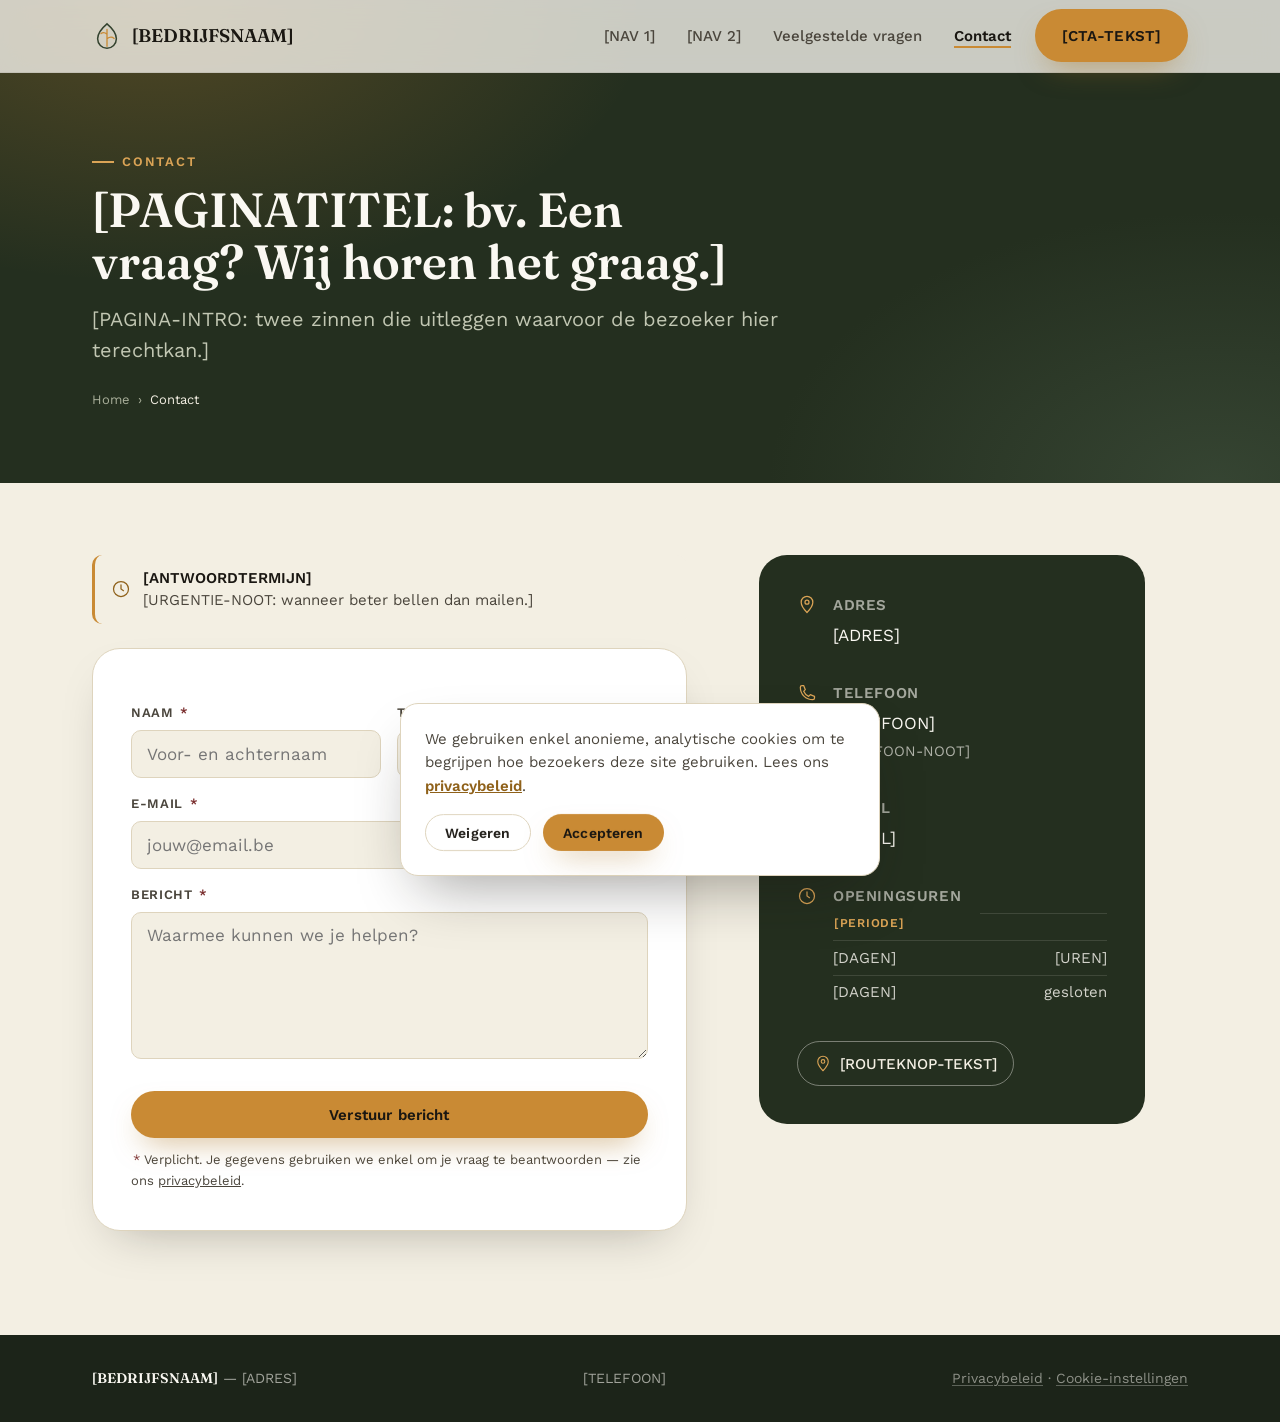
==== contact/index.html @ 32aae6ec "Initial commit" ====
<!--
  IDENTO WEBSITE STARTER — contactpagina
  Alles tussen vierkante haken vul je per klant in; de antwoorden komen uit
  de ingevulde PROJECT-BRIEF.md (blanco fiche: project-intake.md).
  Vervang https://[DOMEIN]/ door de echte URL zodra het domein gekend is.
-->
<!DOCTYPE html>
<html lang="nl">
<head>
  <meta charset="utf-8">
  <meta name="viewport" content="width=device-width, initial-scale=1">
  <title>Contact — [BEDRIJFSNAAM]</title>
  <meta name="description" content="Contacteer [BEDRIJFSNAAM]: telefoon, e-mail, adres, openingsuren en een contactformulier.">
  <meta name="robots" content="index, follow">
  <link rel="canonical" href="https://[DOMEIN]/contact/">
  <meta name="theme-color" content="#33422e">

  <!-- Open Graph -->
  <meta property="og:type" content="website">
  <meta property="og:site_name" content="[BEDRIJFSNAAM]">
  <meta property="og:locale" content="nl_BE">
  <meta property="og:title" content="Contact — [BEDRIJFSNAAM]">
  <meta property="og:description" content="Telefoon, e-mail, adres, openingsuren en een contactformulier voor [BEDRIJFSNAAM].">
  <meta property="og:url" content="https://[DOMEIN]/contact/">
  <meta property="og:image" content="https://[DOMEIN]/assets/img/og-image.jpg">
  <meta property="og:image:width" content="1200">
  <meta property="og:image:height" content="630">

  <!-- Twitter/X -->
  <meta name="twitter:card" content="summary_large_image">
  <meta name="twitter:title" content="Contact — [BEDRIJFSNAAM]">
  <meta name="twitter:description" content="Telefoon, e-mail, adres, openingsuren en een contactformulier voor [BEDRIJFSNAAM].">
  <meta name="twitter:image" content="https://[DOMEIN]/assets/img/og-image.jpg">

  <!-- Favicons -->
  <link rel="icon" href="../favicon.ico" sizes="any">
  <link rel="icon" href="../assets/img/favicon.svg" type="image/svg+xml">
  <link rel="apple-touch-icon" href="../assets/img/apple-touch-icon.png">
  <link rel="manifest" href="../site.webmanifest">

  <link rel="preconnect" href="https://fonts.googleapis.com">
  <link rel="preconnect" href="https://fonts.gstatic.com" crossorigin>
  <link rel="preload" as="style" href="https://fonts.googleapis.com/css2?family=Fraunces:opsz,wght@9..144,400;9..144,500;9..144,600;9..144,700&family=Work+Sans:wght@400;500;600;700&display=swap">
  <link href="https://fonts.googleapis.com/css2?family=Fraunces:opsz,wght@9..144,400;9..144,500;9..144,600;9..144,700&family=Work+Sans:wght@400;500;600;700&display=swap" rel="stylesheet" media="print" onload="this.media='all'">
  <noscript><link href="https://fonts.googleapis.com/css2?family=Fraunces:opsz,wght@9..144,400;9..144,500;9..144,600;9..144,700&family=Work+Sans:wght@400;500;600;700&display=swap" rel="stylesheet"></noscript>

  <!-- Volgorde is belangrijk: brand → layout → components → pagina -->
  <link rel="stylesheet" href="../assets/css/brand.css">
  <link rel="stylesheet" href="../assets/css/layout.css">
  <link rel="stylesheet" href="../assets/css/components.css">
  <link rel="stylesheet" href="../assets/css/pages/contact.css">

  <script type="application/ld+json">
  {
    "@context": "https://schema.org",
    "@type": "LocalBusiness",
    "@id": "https://[DOMEIN]/#bedrijf",
    "name": "[BEDRIJFSNAAM]",
    "image": ["https://[DOMEIN]/assets/img/og-image.jpg"],
    "url": "https://[DOMEIN]/",
    "telephone": "[TELEFOON-E164]",
    "email": "[EMAIL]",
    "priceRange": "[PRIJSKLASSE]",
    "address": {
      "@type": "PostalAddress",
      "streetAddress": "[STRAAT EN NUMMER]",
      "postalCode": "[POSTCODE]",
      "addressLocality": "[GEMEENTE]",
      "addressCountry": "BE"
    },
    "geo": { "@type": "GeoCoordinates", "latitude": 0.0, "longitude": 0.0 }
  }
  </script>
  <script type="application/ld+json">
  {
    "@context": "https://schema.org",
    "@type": "BreadcrumbList",
    "itemListElement": [
      { "@type": "ListItem", "position": 1, "name": "Home", "item": "https://[DOMEIN]/" },
      { "@type": "ListItem", "position": 2, "name": "Contact", "item": "https://[DOMEIN]/contact/" }
    ]
  }
  </script>
</head>
<body class="contact-page">

<a class="skip-link" href="#main-content">Ga naar inhoud</a>

<div class="progress-bar" aria-hidden="true"><div class="progress-bar-fill" id="progressFill"></div></div>

<nav class="nav" aria-label="Hoofdnavigatie">
  <div class="wrap nav-inner">
    <a href="../" class="brand-mark">
      <svg width="30" height="30" viewBox="0 0 32 32" fill="none" aria-hidden="true">
        <path d="M16 3C10 8 6 13.5 6 19a10 10 0 0 0 20 0c0-5.5-4-11-10-16Z" stroke="#33422e" stroke-width="1.6"/>
        <path d="M16 9v18M16 14c-2.4-2-4.6-2-6.4-.6M16 19c2.8-2.2 5.4-2.2 7.6-.4" stroke="#c98a34" stroke-width="1.4" stroke-linecap="round"/>
      </svg>
      [BEDRIJFSNAAM]
    </a>
    <div class="nav-cta">
      <div class="nav-links-list">
        <a href="../#diensten">[NAV 1]</a>
        <a href="../#ervaringen">[NAV 2]</a>
        <a href="../#faq">Veelgestelde vragen</a>
        <a href="./" aria-current="page">Contact</a>
      </div>
      <a href="../#contact-formulier" class="btn btn-primary nav-pulse-btn">[CTA-TEKST]</a>
    </div>
  </div>
</nav>

<header class="page-header">
  <div class="wrap">
    <span class="eyebrow">Contact</span>
    <h1>[PAGINATITEL: bv. Een vraag? Wij horen het graag.]</h1>
    <p>[PAGINA-INTRO: twee zinnen die uitleggen waarvoor de bezoeker hier terechtkan.]</p>
    <nav class="breadcrumb" aria-label="Kruimelpad">
      <a href="../">Home</a>
      <span aria-hidden="true">›</span>
      <span aria-current="page">Contact</span>
    </nav>
  </div>
</header>

<main id="main-content">
  <section class="section section-first" id="bericht">
    <div class="wrap">
      <div class="contact-grid">

        <div>
          <div class="reply-note">
            <svg width="20" height="20" viewBox="0 0 24 24" fill="none" aria-hidden="true"><path d="M12 7v5l3 2" stroke="currentColor" stroke-width="1.5" stroke-linecap="round"/><circle cx="12" cy="12" r="9" stroke="currentColor" stroke-width="1.5"/></svg>
            <span><strong>[ANTWOORDTERMIJN]</strong> <br>[URGENTIE-NOOT: wanneer beter bellen dan mailen.]</span>
          </div>

          <form class="form-card reveal" id="contactForm" data-ajax-form method="post" action="mailto:[EMAIL]" enctype="text/plain">
            <div class="form-row">
              <div class="field">
                <label for="naam">Naam <span class="field-req" aria-hidden="true">*</span></label>
                <input type="text" id="naam" name="naam" aria-describedby="naam-error" placeholder="Voor- en achternaam" autocomplete="name" required>
                <span class="field-error" id="naam-error"></span>
              </div>
              <div class="field">
                <label for="telefoon">Telefoonnummer</label>
                <input type="tel" id="telefoon" name="telefoon" aria-describedby="telefoon-error" placeholder="04XX XX XX XX" autocomplete="tel" inputmode="tel">
                <span class="field-error" id="telefoon-error"></span>
              </div>
            </div>

            <div class="field">
              <label for="email">E-mail <span class="field-req" aria-hidden="true">*</span></label>
              <input type="email" id="email" name="email" aria-describedby="email-error" placeholder="jouw@email.be" autocomplete="email" inputmode="email" required>
              <span class="field-error" id="email-error"></span>
            </div>

            <div class="field">
              <label for="bericht">Bericht <span class="field-req" aria-hidden="true">*</span></label>
              <textarea id="bericht" name="bericht" aria-describedby="bericht-error" rows="6" placeholder="Waarmee kunnen we je helpen?" required></textarea>
              <span class="field-error" id="bericht-error"></span>
            </div>

            <!-- Honeypot tegen spambots. Laat leeg — mensen zien dit veld niet. -->
            <div class="field-trap" aria-hidden="true">
              <label for="website">Website</label>
              <input type="text" id="website" name="website" tabindex="-1" autocomplete="off">
            </div>

            <button type="submit" class="btn btn-primary">Verstuur bericht</button>
            <p class="form-hint"><span class="field-req" aria-hidden="true">*</span> Verplicht. Je gegevens gebruiken we enkel om je vraag te beantwoorden — zie ons <a href="../privacy/">privacybeleid</a>.</p>

            <div class="form-status" id="formStatus" aria-live="polite"></div>

            <noscript>
              <p class="form-status is-visible is-error">
                JavaScript staat uit. Versturen opent dan rechtstreeks je mailprogramma, zonder
                controle op tikfouten — en sommige browsers blokkeren dat. Lukt het niet, mail ons
                dan op <a href="mailto:[EMAIL]">[EMAIL]</a>
                of bel <a href="tel:[TELEFOON-E164]">[TELEFOON]</a>.
              </p>
            </noscript>
          </form>
        </div>

        <div class="info-card reveal">
          <div class="info-row">
            <svg width="20" height="20" viewBox="0 0 24 24" fill="none" aria-hidden="true"><path d="M12 21s7-7.4 7-12.4A7 7 0 0 0 5 8.6C5 13.6 12 21 12 21Z" stroke="currentColor" stroke-width="1.5" stroke-linejoin="round"/><circle cx="12" cy="8.6" r="2.4" stroke="currentColor" stroke-width="1.5"/></svg>
            <div>
              <h4>Adres</h4>
              <p>[ADRES]</p>
            </div>
          </div>
          <div class="info-row">
            <svg width="20" height="20" viewBox="0 0 24 24" fill="none" aria-hidden="true"><path d="M4 5c0-1 1-2 2-2h2l2 5-2 2c1 2.5 3.5 5 6 6l2-2 5 2v2c0 1-1 2-2 2C10.5 20 4 13.5 4 5Z" stroke="currentColor" stroke-width="1.5" stroke-linejoin="round"/></svg>
            <div>
              <h4>Telefoon</h4>
              <p><a href="tel:[TELEFOON-E164]">[TELEFOON]</a><br><span style="opacity:.65; font-size:.85em;">[TELEFOON-NOOT]</span></p>
            </div>
          </div>
          <div class="info-row">
            <svg width="20" height="20" viewBox="0 0 24 24" fill="none" aria-hidden="true"><path d="M3 6h18v12H3V6Z" stroke="currentColor" stroke-width="1.5"/><path d="m3 7 9 6 9-6" stroke="currentColor" stroke-width="1.5" stroke-linejoin="round"/></svg>
            <div>
              <h4>E-mail</h4>
              <p><a href="mailto:[EMAIL]">[EMAIL]</a></p>
            </div>
          </div>
          <div class="info-row" style="align-items:flex-start;">
            <svg width="20" height="20" viewBox="0 0 24 24" fill="none" aria-hidden="true"><path d="M12 7v5l3 2" stroke="currentColor" stroke-width="1.5" stroke-linecap="round"/><circle cx="12" cy="12" r="9" stroke="currentColor" stroke-width="1.5"/></svg>
            <div style="width:100%;">
              <h4>Openingsuren</h4>
              <!-- [OPENINGSUREN] — één tr per dag of dagbereik. Werkt de
                   klant met seizoenen, gebruik dan een th-rij als kop. -->
              <table class="hours-table">
                <tr><th>[PERIODE]</th><td></td></tr>
                <tr><td>[DAGEN]</td><td>[UREN]</td></tr>
                <tr><td>[DAGEN]</td><td>gesloten</td></tr>
              </table>
            </div>
          </div>

          <a class="route-link" href="https://www.google.com/maps/dir/?api=1&amp;destination=[ADRES-URL-ENCODED]" target="_blank" rel="noopener">
            <svg width="18" height="18" viewBox="0 0 24 24" fill="none" aria-hidden="true"><path d="M12 21s7-7.4 7-12.4A7 7 0 0 0 5 8.6C5 13.6 12 21 12 21Z" stroke="currentColor" stroke-width="1.5" stroke-linejoin="round"/><circle cx="12" cy="8.6" r="2.4" stroke="currentColor" stroke-width="1.5"/></svg>
            [ROUTEKNOP-TEKST]
          </a>
        </div>

      </div>
    </div>
  </section>
</main>

<footer>
  <div class="wrap footer-inner">
    <span><strong>[BEDRIJFSNAAM]</strong> — [ADRES]</span>
    <span>[TELEFOON]</span>
    <span class="footer-legal"><a href="../privacy/">Privacybeleid</a> · <a href="#" data-cookie-settings>Cookie-instellingen</a></span>
  </div>
</footer>

<script src="../assets/js/cookie-consent.js" data-privacy-url="../privacy/" defer></script>
<script src="../assets/js/analytics.js" defer></script>
<script src="../assets/js/site.js" defer></script>
<script src="../assets/js/contact-form.js" defer></script>
</body>
</html>
---- assets/css/brand.css ----
/* ==========================================================================
   brand.css — de merkbasis van de site
   Enige plek waar kleuren, fonts, spacing en radii gedefinieerd worden.
   Wijzig hier en de hele site volgt. Bevat GEEN component- of paginastijlen.

   ── PER KLANT AAN TE PASSEN ──────────────────────────────────────────────
   Het kleurenpalet hieronder wordt per klant aangepast op basis van
   sectie 6 van PROJECT-BRIEF.md (huisstijl: kleuren, logo, fonts, tone of
   voice). De tokens die er nu staan zijn een NEUTRAAL STARTPUNT — een
   warm, aards palet dat op zichzelf voor niemand specifiek is. Laat ze
   staan tot je de huisstijl van de klant hebt.

   Werkwijze:
   1. Vervang de hex-waarden in "Palette" door die van de klant. Houd de
      tokennamen (--moss-800, --gold-500...) ongewijzigd, of hernoem ze
      overal consequent — ze worden door de andere CSS-bestanden gebruikt.
   2. De semantische tokens eronder (--bg, --text, --accent, --brand...)
      wijzen naar het palet. Meestal hoef je daar niets te veranderen:
      pas het palet aan en de hele site volgt.
   3. Fonts: --font-display en --font-body. Wijzig je die, pas dan ook de
      Google Fonts-link in de head van elke HTML-pagina aan.
   4. Controleer het contrast na het wisselen (minimaal 4.5:1 voor
      lopende tekst) — een donker merkkleur op een lichte achtergrond
      gaat meestal goed, de omgekeerde combinatie zelden.
   ========================================================================== */

:root {
  color-scheme: light;

  /* — Palette — */
  --moss-950: #1c2419;
  --moss-900: #242f1f;
  --moss-800: #33422e;
  --moss-700: #445642;
  --gold-600: #a8721f;
  --gold-500: #c98a34;
  --gold-400: #dba456;
  --wine-700: #5f2424;
  --wine-600: #7a2e2e;
  --linen-50:  #faf8f2;
  --linen-100: #f3efe3;
  --linen-200: #eae3d3;
  --linen-300: #ded4bd;
  --sage-400: #a9af9a;
  --sage-300: #c2c7b3;
  --ink-900: #1a1712;
  --ink-800: #221f1a;
  --ink-600: #4a453c;
  --ink-400: #79746a;

  --bg: var(--linen-100);
  --surface: var(--linen-50);
  --surface-subtle: var(--linen-200);
  --surface-raised: #ffffff;
  --text: var(--ink-800);
  --text-muted: var(--ink-600);
  --border: var(--linen-300);
  --accent: var(--gold-500);
  /* Iets dieper dan --gold-600: op de lichte achtergronden (linen/wit) waar
     dit voor kleine tekst en links gebruikt wordt, haalt --gold-600 zelf maar
     3.6:1 contrast — net onder de WCAG AA-norm (4.5:1) voor gewone tekst.
     Deze tint haalt overal ≥4.5:1, zonder merkbaar minder "goud" te ogen. */
  --accent-ink: #8f611a;
  --brand: var(--moss-800);

  /* — Rollen op een donkere ondergrond (header/footer/page-header/info-card) —
     Hieronder verandert normaal NIETS per klant: je past enkel het palet
     hierboven aan, en deze rollen volgen automatisch mee. — */
  --inverse-bg: var(--moss-900);
  --inverse-bg-strong: var(--moss-950);
  --inverse-text: var(--linen-50);
  --inverse-text-emphasis: var(--linen-100);
  --inverse-text-muted: var(--sage-300);
  --inverse-text-soft: var(--sage-400);
  --inverse-text-dim: rgba(250, 248, 242, 0.6);
  --inverse-text-bright: rgba(250, 248, 242, 0.82);
  --accent-inverse: var(--gold-400);

  /* — Extra tekst-/decoratierol op een lichte ondergrond — */
  --text-strong: var(--ink-900);
  --muted-accent: var(--sage-400);

  /* — Status (formulier- en meldingsfeedback) — */
  --success: var(--moss-700);
  --success-strong: var(--moss-900);
  --success-veil: rgba(51, 66, 46, 0.08);
  --danger: var(--wine-600);
  --danger-strong: var(--wine-700);
  --danger-veil: rgba(122, 46, 46, 0.07);
  --danger-veil-soft: rgba(122, 46, 46, 0.05);
  --danger-ring: rgba(122, 46, 46, 0.35);

  /* — Doorschijnende laagjes op de --inverse-bg (nav-blur, randjes, hover) — */
  --inverse-veil-nav: rgba(250, 248, 242, 0.78);
  --inverse-border-soft: rgba(250, 248, 242, 0.4);
  --inverse-underline: rgba(250, 248, 242, 0.35);
  --inverse-hover: rgba(250, 248, 242, 0.1);
  --inverse-hairline: rgba(250, 248, 242, 0.12);
  --hairline: rgba(30, 27, 20, 0.08);

  /* — Decoratieve gloed/schaduw rond de accentkleur (CTA-knop, hero) — */
  --accent-veil: rgba(201, 138, 52, 0.28);
  --accent-veil-strong: rgba(201, 138, 52, 0.5);
  --accent-shadow: rgba(169, 114, 31, 0.55);
  --accent-shadow-strong: rgba(169, 114, 31, 0.6);
  --accent-ring: rgba(169, 114, 31, 0.35);
  --brand-veil: rgba(68, 86, 66, 0.55);
  --sheen: rgba(255, 255, 255, 0.6);

  /* — Type scale — */
  --font-display: "Fraunces", "Iowan Old Style", Georgia, serif;
  --font-body: "Work Sans", "Segoe UI", system-ui, sans-serif;

  --fs-eyebrow: 0.8125rem;
  --fs-small: 0.9375rem;
  --fs-body: 1.0625rem;
  --fs-lead: 1.25rem;
  --fs-h3: clamp(1.375rem, 1.1rem + 1.1vw, 1.75rem);
  --fs-h2: clamp(2rem, 1.5rem + 2.2vw, 3rem);
  --fs-h1: clamp(2.75rem, 1.9rem + 3.8vw, 4.75rem);

  /* — Spacing scale — */
  --sp-1: 0.25rem;
  --sp-2: 0.5rem;
  --sp-3: 0.75rem;
  --sp-4: 1rem;
  --sp-5: 1.5rem;
  --sp-6: 2rem;
  --sp-7: 3rem;
  --sp-8: 4.5rem;
  --sp-9: 6.5rem;
  --sp-10: 9rem;

  --radius-sm: 10px;
  --radius-md: 18px;
  --radius-lg: 28px;
  --shadow-soft: 0 20px 50px -25px rgba(26, 23, 18, 0.35);
  --shadow-lift: 0 28px 60px -20px rgba(26, 23, 18, 0.4);
  --ease: cubic-bezier(0.16, 1, 0.3, 1);
}

*, *::before, *::after { box-sizing: border-box; }
html {
  scroll-behavior: smooth;
}
body {
  margin: 0;
  background: var(--bg);
  color: var(--text);
  font-family: var(--font-body);
  font-size: var(--fs-body);
  line-height: 1.6;
  -webkit-font-smoothing: antialiased;
}
img { max-width: 100%; display: block; }
a { color: inherit; }
h1, h2, h3 {
  font-family: var(--font-display);
  color: var(--ink-900);
  margin: 0;
  text-wrap: balance;
  font-weight: 600;
}
p { margin: 0; }
ul { margin: 0; padding: 0; list-style: none; }
section { scroll-margin-top: 5.5rem; }
---- assets/css/layout.css ----
/* ==========================================================================
   layout.css — site-chrome & structuur die op ELKE pagina hetzelfde is:
   container, nav, footer, sectie-ritme, scroll-progressbar, reveal-animatie.
   ========================================================================== */

/* — Skip link (toetsenbord/screenreader): onzichtbaar tot het focus krijgt — */
.skip-link {
  position: absolute;
  top: -3rem;
  left: var(--sp-4);
  z-index: 100;
  background: var(--inverse-bg-strong);
  color: var(--inverse-text);
  padding: 0.7rem 1.2rem;
  border-radius: var(--radius-sm);
  font-size: var(--fs-small);
  font-weight: 600;
  text-decoration: none;
  transition: top 0.2s var(--ease);
}
.skip-link:focus {
  top: var(--sp-4);
}


/* — Container — */
.wrap {
  width: 100%;
  max-width: 1160px;
  margin-inline: auto;
  padding-inline: var(--sp-6);
}
@media (max-width: 640px) {
  .wrap { padding-inline: var(--sp-5); }
}


/* — Section scaffolding — */
.section { padding-block: var(--sp-9); }
.section-head {
  display: flex;
  flex-direction: column;
  gap: var(--sp-4);
  max-width: 640px;
  margin-bottom: var(--sp-8);
}
.section-head h2 { font-size: var(--fs-h2); line-height: 1.08; }
.section-head p { color: var(--text-muted); font-size: var(--fs-lead); line-height: 1.55; }
.section-alt { background: var(--surface); }


/* — Page header — compacte kop voor subpagina's (geen volledige hero).
   Gebruik op elke pagina behalve de homepage. — */
.page-header {
  position: relative;
  padding-top: calc(4.5rem + var(--sp-8));
  padding-bottom: var(--sp-8);
  background: var(--inverse-bg);
  color: var(--inverse-text);
  overflow: hidden;
}
.page-header::after {
  content: "";
  position: absolute;
  inset: 0;
  background:
    radial-gradient(60% 90% at 12% 0%, var(--accent-veil), transparent 65%),
    radial-gradient(50% 80% at 95% 100%, var(--brand-veil), transparent 70%);
  pointer-events: none;
}
.page-header > .wrap { position: relative; z-index: 1; }
.page-header .eyebrow { color: var(--accent-inverse); }
.page-header .eyebrow::before { background: var(--accent-inverse); }
.page-header h1 {
  margin-top: var(--sp-3);
  color: var(--inverse-text);
  font-size: var(--fs-h2);
  line-height: 1.08;
  max-width: 22ch;
}
.page-header p {
  margin-top: var(--sp-4);
  max-width: 58ch;
  color: var(--inverse-text-muted);
  font-size: var(--fs-lead);
  line-height: 1.55;
}

/* — Breadcrumb — */
.breadcrumb {
  display: flex;
  align-items: center;
  gap: var(--sp-2);
  margin-top: var(--sp-5);
  font-size: var(--fs-eyebrow);
  color: var(--inverse-text-soft);
}
.breadcrumb a { text-decoration: none; transition: color 0.2s ease; }
.breadcrumb a:hover { color: var(--accent-inverse); }
.breadcrumb span[aria-current] { color: var(--inverse-text-emphasis); }


/* — Nav — */
.nav {
  position: fixed;
  top: 0; left: 0; right: 0;
  z-index: 50;
  background: var(--inverse-veil-nav);
  backdrop-filter: blur(14px) saturate(140%);
  -webkit-backdrop-filter: blur(14px) saturate(140%);
  border-bottom: 1px solid var(--hairline);
}
.nav-inner {
  display: flex;
  align-items: center;
  justify-content: space-between;
  height: 4.5rem;
}
.brand-mark {
  display: flex;
  align-items: center;
  gap: 0.6rem;
  text-decoration: none;
  font-family: var(--font-display);
  font-weight: 600;
  font-size: 1.15rem;
  color: var(--text-strong);
}
.brand-mark svg { flex-shrink: 0; }
.nav-links {
  display: flex;
  align-items: center;
  gap: var(--sp-6);
}
.nav-links-list a:not(.btn) {
  text-decoration: none;
  font-size: 0.9375rem;
  font-weight: 500;
  color: var(--text-muted);
  transition: color 0.2s ease;
}
.nav-links-list a:not(.btn):hover { color: var(--accent-ink); }
/* Actieve pagina in de nav — */
.nav-links-list a[aria-current="page"] {
  color: var(--text-strong);
  font-weight: 600;
  box-shadow: inset 0 -2px 0 var(--accent);
}
.nav-cta { display: flex; align-items: center; gap: var(--sp-5); }
.nav-links-list { display: flex; gap: var(--sp-6); }
@media (max-width: 760px) {
  .nav-links-list { display: none; }
}
@media (max-width: 420px) {
  .brand-mark { font-size: 1rem; gap: 0.4rem; }
  .brand-mark svg { width: 24px; height: 24px; }
  .nav .btn-primary { padding: 0.7rem 1.1rem; font-size: 0.875rem; }
}


/* — Footer — */
footer {
  background: var(--inverse-bg-strong);
  color: var(--inverse-text-dim);
  padding-block: var(--sp-6);
}
.footer-inner {
  display: flex;
  flex-wrap: wrap;
  justify-content: space-between;
  gap: var(--sp-3) var(--sp-6);
  font-size: 0.875rem;
}
.footer-inner strong { color: var(--inverse-text); font-family: var(--font-display); font-weight: 600; }
.footer-legal { opacity: 0.85; }
.footer-legal a {
  color: inherit;
  text-decoration: underline;
  text-decoration-color: var(--inverse-underline);
  text-underline-offset: 2px;
}
.footer-legal a:hover { text-decoration-color: var(--accent-inverse); }


/* — Progress bar — */
.progress-bar {
  position: fixed;
  top: 0; left: 0; right: 0;
  height: 3px;
  z-index: 60;
  pointer-events: none;
}
.progress-bar-fill {
  height: 100%;
  width: 100%;
  transform: scaleX(0);
  transform-origin: left center;
  background: linear-gradient(90deg, var(--accent), var(--danger));
  will-change: transform;
}
html.js .progress-bar-fill { transition: transform 0.12s linear; }


/* — Reveal-on-scroll (progressive enhancement) — */
/* Content stays fully opaque/readable at all times, with or without JS;
   only a gentle upward settle is deferred to the scroll trigger, so a
   stalled script or a screenshot taken before scrolling never hides text. */
.reveal { opacity: 1; transform: none; }
html.js .reveal {
  transform: translateY(16px);
  transition: transform 0.7s var(--ease);
}
html.js .reveal.is-visible { transform: none; }


/* — Motion policy: globale onderdelen — */
@media (prefers-reduced-motion: reduce) {
  html { scroll-behavior: auto; }
  html.js .reveal { transition: none; opacity: 1; transform: none; }
  .progress-bar-fill { transition: none; }
}
---- assets/css/components.css ----
/* ==========================================================================
   components.css — herbruikbare UI-onderdelen. Bruikbaar op elke pagina:
   eyebrow, buttons, quote-cards, formulier + infokaart, openingsuren, FAQ.
   ========================================================================== */

/* — Eyebrow — */
.eyebrow {
  display: inline-flex;
  align-items: center;
  gap: var(--sp-2);
  font-family: var(--font-body);
  font-size: var(--fs-eyebrow);
  font-weight: 600;
  letter-spacing: 0.14em;
  text-transform: uppercase;
  color: var(--accent-ink);
}
.eyebrow::before {
  content: "";
  width: 22px;
  height: 2px;
  background: var(--accent);
  display: inline-block;
}

/* — Buttons — */
.btn {
  display: inline-flex;
  align-items: center;
  justify-content: center;
  gap: var(--sp-2);
  font-family: var(--font-body);
  font-weight: 600;
  font-size: 0.9375rem;
  letter-spacing: 0.01em;
  padding: 0.85rem 1.6rem;
  border-radius: 999px;
  border: 1px solid transparent;
  cursor: pointer;
  text-decoration: none;
  transition: transform 0.35s var(--ease), box-shadow 0.35s var(--ease), background 0.25s ease;
  will-change: transform;
}
.btn-primary {
  background: var(--accent);
  color: var(--text-strong);
  box-shadow: 0 14px 30px -12px var(--accent-shadow);
}
.btn-primary:hover { transform: translateY(-3px); box-shadow: 0 20px 38px -14px var(--accent-shadow-strong); }
.btn-ghost {
  background: transparent;
  border-color: var(--inverse-border-soft);
  color: var(--inverse-text);
}
.btn-ghost:hover { transform: translateY(-3px); background: var(--inverse-hover); }
.btn-outline {
  background: transparent;
  border-color: var(--border);
  color: var(--text);
}
.btn-outline:hover { transform: translateY(-3px); border-color: var(--accent-ink); background: var(--surface); }


/* — Nav CTA: calm pulse + shine sweep on primary buttons — */
.nav-pulse-btn { position: relative; }
.nav-pulse-btn::before {
  content: "";
  position: absolute;
  inset: -7px;
  border-radius: 999px;
  background: radial-gradient(circle, var(--accent-veil-strong), transparent 72%);
  opacity: 0.4;
  transform: scale(0.9);
  z-index: -1;
  animation: btn-breathe 3.4s ease-in-out infinite;
}
@keyframes btn-breathe {
  0%, 100% { opacity: 0.32; transform: scale(0.88); }
  50% { opacity: 0.75; transform: scale(1.14); }
}
.btn-primary { position: relative; overflow: hidden; }
.btn-primary::after {
  content: "";
  position: absolute;
  top: 0; left: 0;
  width: 40%; height: 100%;
  background: linear-gradient(115deg, transparent, var(--sheen), transparent);
  transform: translateX(-260%) skewX(-12deg);
  opacity: 0;
  transition: transform 0.75s var(--ease), opacity 0.3s ease;
}
.btn-primary:hover::after, .btn-primary:focus-visible::after {
  transform: translateX(340%) skewX(-12deg);
  opacity: 1;
}



/* — Testimonials — */
.quote-row {
  display: grid;
  grid-template-columns: repeat(2, 1fr);
  gap: var(--sp-6);
}
@media (max-width: 760px) {
  .quote-row { grid-template-columns: 1fr; }
}
.quote-card {
  background: var(--surface-raised);
  border: 1px solid var(--border);
  border-radius: var(--radius-md);
  padding: var(--sp-6);
  display: flex;
  flex-direction: column;
  gap: var(--sp-4);
  transition: transform 0.4s var(--ease), box-shadow 0.4s var(--ease);
}
.quote-card:hover { transform: translateY(-5px); box-shadow: var(--shadow-soft); }
.stars { display: flex; gap: 0.2rem; color: var(--accent); }
.quote-card p.quote-text {
  font-family: var(--font-display);
  font-size: 1.25rem;
  line-height: 1.5;
  color: var(--text-strong);
  font-weight: 500;
}
.quote-attr {
  display: flex;
  align-items: center;
  gap: var(--sp-3);
  font-size: var(--fs-small);
  color: var(--text-muted);
}
.quote-attr .dot { width: 5px; height: 5px; border-radius: 50%; background: var(--muted-accent); }


/* — Contact — */
.contact-grid {
  display: grid;
  grid-template-columns: 1.1fr 0.9fr;
  gap: var(--sp-8);
  align-items: start;
}
@media (max-width: 900px) {
  .contact-grid { grid-template-columns: 1fr; }
}
.form-card {
  background: var(--surface-raised);
  border: 1px solid var(--border);
  border-radius: var(--radius-lg);
  padding: clamp(1.5rem, 1.1rem + 1.6vw, var(--sp-7));
  box-shadow: var(--shadow-soft);
}
.form-row { display: grid; grid-template-columns: 1fr 1fr; gap: var(--sp-4); }
@media (max-width: 520px) { .form-row { grid-template-columns: 1fr; } }
.field { display: flex; flex-direction: column; gap: 0.4rem; margin-top: var(--sp-4); }
.field label {
  font-size: var(--fs-eyebrow);
  font-weight: 600;
  letter-spacing: 0.05em;
  text-transform: uppercase;
  color: var(--text-muted);
}
.field input, .field textarea {
  font-family: var(--font-body);
  font-size: var(--fs-body);
  color: var(--text-strong);
  background: var(--bg);
  border: 1px solid var(--border);
  border-radius: var(--radius-sm);
  padding: 0.8rem 0.95rem;
  resize: vertical;
  transition: border-color 0.2s ease, background 0.2s ease;
}
.field input:focus, .field textarea:focus {
  outline: 3px solid var(--accent-ring);
  outline-offset: 1px;
  border-color: var(--accent-ink);
  background: var(--surface-raised);
}
.form-card .btn-primary { margin-top: var(--sp-6); width: 100%; }
.form-hint { margin-top: var(--sp-3); font-size: 0.8125rem; color: var(--text-muted); }

.info-card {
  background: var(--inverse-bg);
  color: var(--inverse-text);
  border-radius: var(--radius-lg);
  padding: clamp(1.5rem, 1.1rem + 1.6vw, var(--sp-7));
  display: flex;
  flex-direction: column;
  gap: var(--sp-6);
}
.info-row { display: flex; gap: var(--sp-4); align-items: flex-start; }
.info-row svg { flex-shrink: 0; margin-top: 0.15rem; color: var(--accent-inverse); }
.info-row h4 {
  font-family: var(--font-body);
  font-size: var(--fs-small);
  font-weight: 600;
  letter-spacing: 0.04em;
  text-transform: uppercase;
  color: var(--inverse-text-dim);
  margin: 0 0 0.3rem;
}
.info-row a { text-decoration: none; }
.info-row a:hover { color: var(--accent-inverse); }
.hours-table { width: 100%; border-collapse: collapse; font-size: var(--fs-small); }
.hours-table th {
  text-align: left;
  font-weight: 600;
  color: var(--accent-inverse);
  padding-bottom: 0.4rem;
  font-size: 0.75rem;
  letter-spacing: 0.06em;
  text-transform: uppercase;
}
.hours-table td {
  padding: 0.3rem 0;
  color: var(--inverse-text-bright);
  border-top: 1px solid var(--inverse-hairline);
}
.hours-table td:last-child { text-align: right; font-variant-numeric: tabular-nums; }


/* — FAQ — */
.faq-list { display: flex; flex-direction: column; gap: var(--sp-3); max-width: 760px; }
.faq-item {
  background: var(--surface-raised);
  border: 1px solid var(--border);
  border-radius: var(--radius-md);
  padding: var(--sp-5);
}
.faq-item summary {
  display: flex;
  align-items: center;
  justify-content: space-between;
  gap: var(--sp-4);
  cursor: pointer;
  list-style: none;
  font-family: var(--font-display);
  font-size: 1.0625rem;
  font-weight: 600;
  color: var(--text-strong);
}
.faq-item summary::-webkit-details-marker { display: none; }
.faq-item summary .faq-chevron { flex-shrink: 0; transition: transform 0.35s var(--ease); color: var(--accent-ink); }
.faq-item[open] summary .faq-chevron { transform: rotate(135deg); }
.faq-item p { margin-top: var(--sp-3); color: var(--text-muted); font-size: var(--fs-small); line-height: 1.6; }


/* — Formulier: verplicht-markering, validatie en statusmelding — */
.field-req { color: var(--danger); margin-left: 0.15em; }

.field-error {
  display: none;
  font-size: 0.8125rem;
  font-weight: 500;
  color: var(--danger-strong);
}
.field.has-error .field-error { display: block; }
.field.has-error input,
.field.has-error textarea {
  border-color: var(--danger);
  background: var(--danger-veil-soft);
}
.field.has-error input:focus,
.field.has-error textarea:focus {
  outline-color: var(--danger-ring);
  border-color: var(--danger-strong);
}

.form-status {
  display: none;
  margin-top: var(--sp-5);
  padding: var(--sp-4) var(--sp-5);
  border-radius: var(--radius-sm);
  border: 1px solid transparent;
  font-size: var(--fs-small);
  line-height: 1.55;
}
.form-status.is-visible { display: block; }
.form-status.is-success {
  background: var(--success-veil);
  border-color: var(--success);
  color: var(--success-strong);
}
.form-status.is-error {
  background: var(--danger-veil);
  border-color: var(--danger);
  color: var(--danger-strong);
}
.form-status a { font-weight: 600; }

/* Honeypot: onzichtbaar voor mensen, wel invulbaar voor bots. */
.field-trap {
  position: absolute;
  width: 1px; height: 1px;
  padding: 0; margin: -1px;
  overflow: hidden;
  clip: rect(0 0 0 0);
  white-space: nowrap;
  border: 0;
}

.btn[aria-busy="true"] { opacity: 0.65; pointer-events: none; }


/* — Cookiebanner — */
.cookie-banner {
  position: fixed;
  left: var(--sp-5);
  right: var(--sp-5);
  bottom: var(--sp-5);
  z-index: 90;
  max-width: 480px;
  margin-inline: auto;
  background: var(--surface-raised);
  border: 1px solid var(--border);
  border-radius: var(--radius-md);
  padding: var(--sp-5);
  box-shadow: var(--shadow-lift);
  transform: translateY(140%);
  transition: transform 0.5s var(--ease);
}
.cookie-banner.is-visible { transform: translateY(0); }
.cookie-banner p {
  font-size: var(--fs-small);
  color: var(--text-muted);
  line-height: 1.55;
}
.cookie-banner p a { color: var(--accent-ink); font-weight: 600; }
.cookie-actions {
  margin-top: var(--sp-4);
  display: flex;
  gap: var(--sp-3);
  flex-wrap: wrap;
}
.cookie-actions .btn {
  padding: 0.6rem 1.2rem;
  font-size: 0.875rem;
}
@media (max-width: 560px) {
  .cookie-banner { left: var(--sp-4); right: var(--sp-4); bottom: var(--sp-4); }
}


/* — Motion policy: componenten — */
@media (prefers-reduced-motion: reduce) {
  .nav-pulse-btn::before { animation: none !important; }
  .btn, .quote-card, .faq-item summary .faq-chevron { transition: none; }
  .cookie-banner { transition: none; }
}
---- assets/css/pages/contact.css ----
/* ==========================================================================
   pages/contact.css — uitsluitend voor contact.html.
   Het formulier, de infokaart en de openingsuren zelf staan in
   components.css; die zijn herbruikbaar. Hier alleen wat écht
   paginagebonden is.
   ========================================================================== */

/* De page-header geeft bovenaan al lucht, dus de eerste sectie
   mag krapper beginnen dan de standaard --sp-9. */
.contact-page .section-first { padding-top: var(--sp-8); }

/* — Routeknop onderaan de infokaart — */
.route-link {
  display: inline-flex;
  align-items: center;
  gap: var(--sp-2);
  align-self: flex-start;
  padding: 0.6rem 1rem;
  border: 1px solid var(--inverse-border-soft);
  border-radius: 999px;
  font-size: var(--fs-small);
  font-weight: 500;
  text-decoration: none;
  color: var(--inverse-text-emphasis);
  transition: border-color 0.2s ease, background 0.2s ease, transform 0.2s var(--ease);
}
.route-link:hover {
  border-color: var(--accent-inverse);
  background: var(--inverse-hover);
  transform: translateY(-2px);
}
.route-link svg { flex-shrink: 0; color: var(--accent-inverse); }

/* — Antwoordtijd-notitie boven het formulier — */
.reply-note {
  display: flex;
  align-items: center;
  gap: var(--sp-3);
  margin-bottom: var(--sp-5);
  padding: var(--sp-3) var(--sp-4);
  background: var(--bg);
  border-left: 3px solid var(--accent);
  border-radius: var(--radius-sm);
  font-size: var(--fs-small);
  color: var(--text-muted);
  line-height: 1.5;
}
.reply-note svg { flex-shrink: 0; color: var(--accent-ink); }
.reply-note strong { color: var(--text-strong); font-weight: 600; }

/* — Motion policy: contact-specifiek — */
@media (prefers-reduced-motion: reduce) {
  .route-link { transition: none; }
}
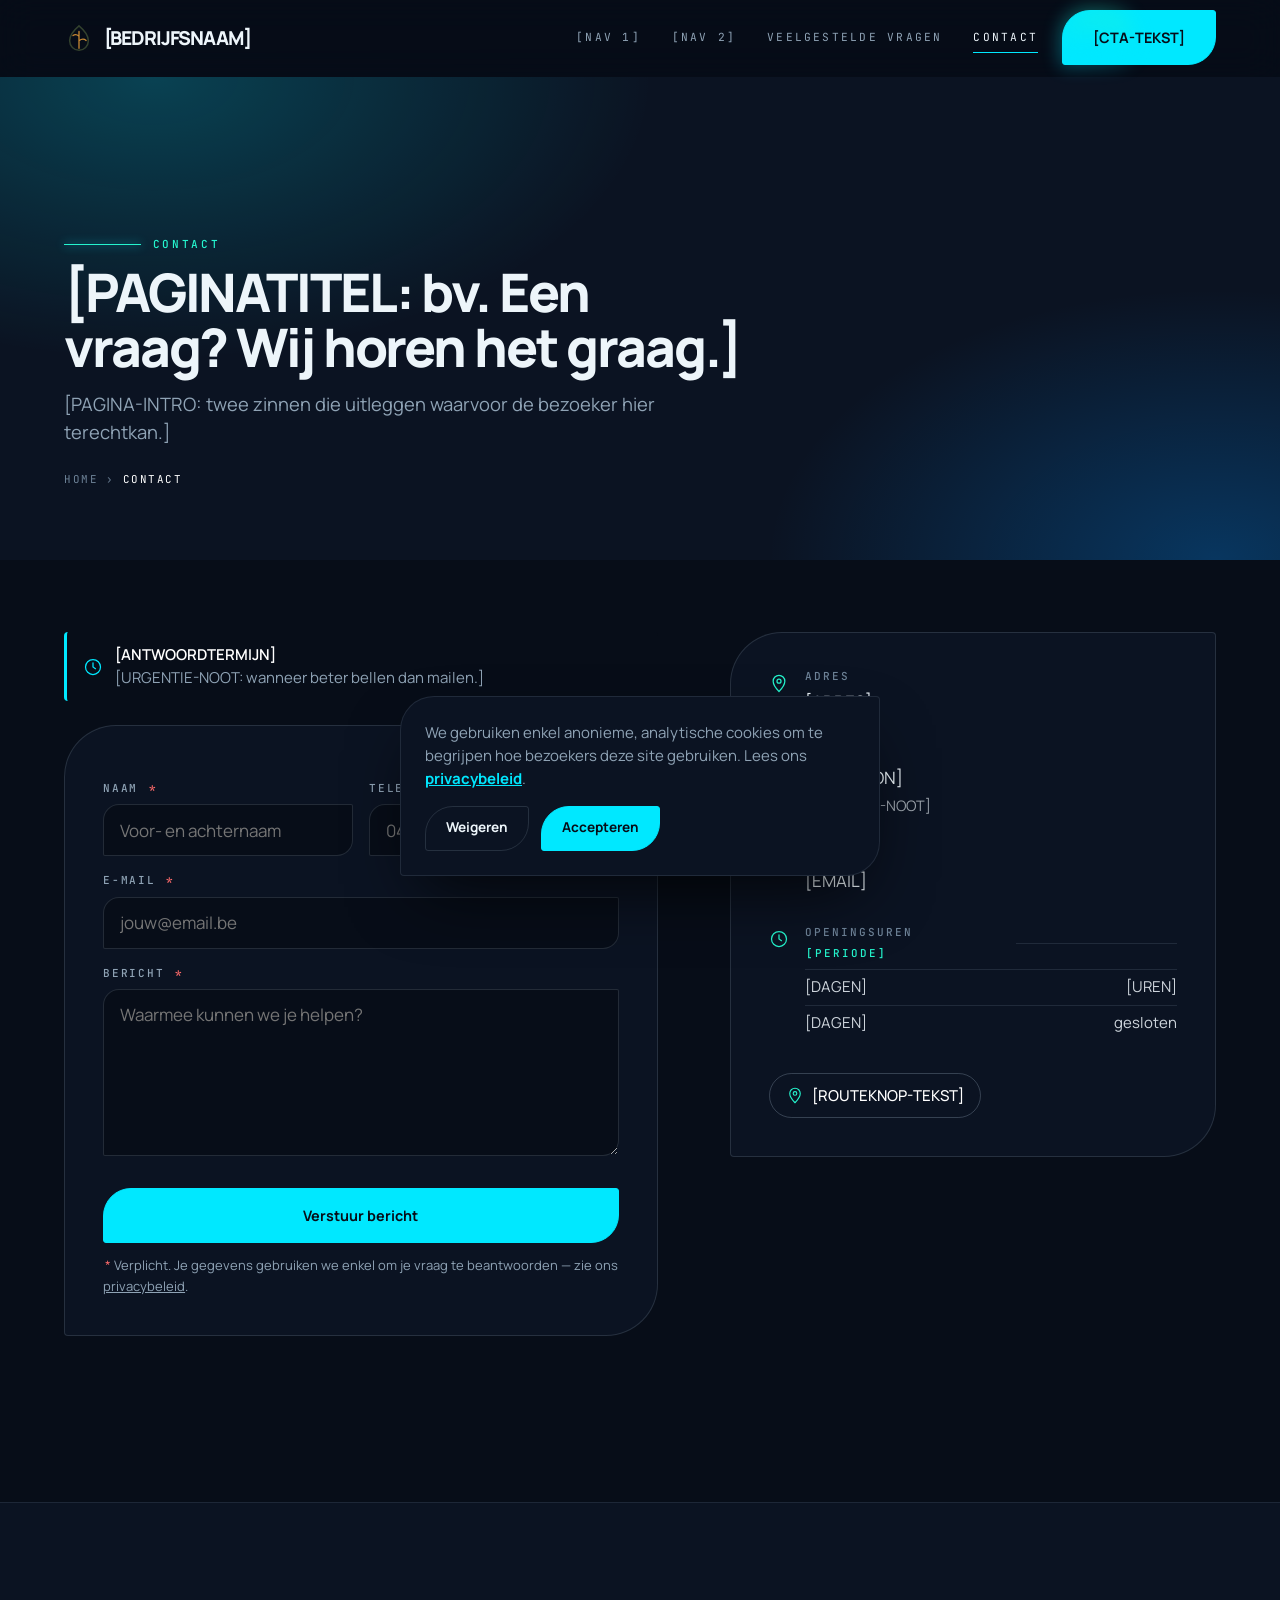
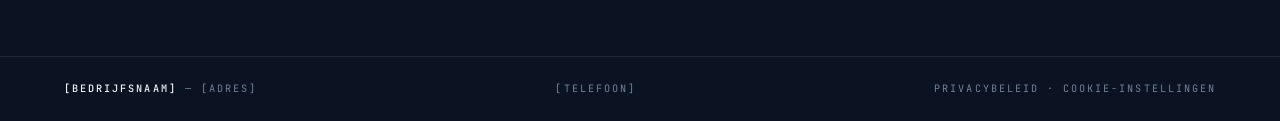
==== commit 1faea17a: "Add homepage price simulator, showcase, huisstijl tokens en site-JS Bouwt de prijssimulator, flow fi" ====
--- a/contact/index.html
+++ b/contact/index.html
@@ -13,7 +13,7 @@
   <meta name="description" content="Contacteer [BEDRIJFSNAAM]: telefoon, e-mail, adres, openingsuren en een contactformulier.">
   <meta name="robots" content="index, follow">
   <link rel="canonical" href="https://[DOMEIN]/contact/">
-  <meta name="theme-color" content="#33422e">
+  <meta name="theme-color" content="#070D18">
 
   <!-- Open Graph -->
   <meta property="og:type" content="website">
@@ -40,9 +40,9 @@
 
   <link rel="preconnect" href="https://fonts.googleapis.com">
   <link rel="preconnect" href="https://fonts.gstatic.com" crossorigin>
-  <link rel="preload" as="style" href="https://fonts.googleapis.com/css2?family=Fraunces:opsz,wght@9..144,400;9..144,500;9..144,600;9..144,700&family=Work+Sans:wght@400;500;600;700&display=swap">
-  <link href="https://fonts.googleapis.com/css2?family=Fraunces:opsz,wght@9..144,400;9..144,500;9..144,600;9..144,700&family=Work+Sans:wght@400;500;600;700&display=swap" rel="stylesheet" media="print" onload="this.media='all'">
-  <noscript><link href="https://fonts.googleapis.com/css2?family=Fraunces:opsz,wght@9..144,400;9..144,500;9..144,600;9..144,700&family=Work+Sans:wght@400;500;600;700&display=swap" rel="stylesheet"></noscript>
+  <link rel="preload" as="style" href="https://fonts.googleapis.com/css2?family=Manrope:wght@400;500;700;800&family=JetBrains+Mono:wght@400;500;700&display=swap">
+  <link href="https://fonts.googleapis.com/css2?family=Manrope:wght@400;500;700;800&family=JetBrains+Mono:wght@400;500;700&display=swap" rel="stylesheet" media="print" onload="this.media='all'">
+  <noscript><link href="https://fonts.googleapis.com/css2?family=Manrope:wght@400;500;700;800&family=JetBrains+Mono:wght@400;500;700&display=swap" rel="stylesheet"></noscript>
 
   <!-- Volgorde is belangrijk: brand → layout → components → pagina -->
   <link rel="stylesheet" href="../assets/css/brand.css">
--- a/assets/css/brand.css
+++ b/assets/css/brand.css
@@ -1,125 +1,120 @@
 /* ==========================================================================
-   brand.css — de merkbasis van de site
+   brand.css — de merkbasis van de site.
    Enige plek waar kleuren, fonts, spacing en radii gedefinieerd worden.
    Wijzig hier en de hele site volgt. Bevat GEEN component- of paginastijlen.
 
-   ── PER KLANT AAN TE PASSEN ──────────────────────────────────────────────
-   Het kleurenpalet hieronder wordt per klant aangepast op basis van
-   sectie 6 van PROJECT-BRIEF.md (huisstijl: kleuren, logo, fonts, tone of
-   voice). De tokens die er nu staan zijn een NEUTRAAL STARTPUNT — een
-   warm, aards palet dat op zichzelf voor niemand specifiek is. Laat ze
-   staan tot je de huisstijl van de klant hebt.
+   ── HUISSTIJL IDENTO ─────────────────────────────────────────────────────
+   Het palet komt uit het merkboek, met één afwijking: de schermkleuren zijn
+   fluorescerender dan de drukkleuren. Op een bijna-zwarte ondergrond zakt
+   #1BA8E0 weg; #00E8FF niet. Voor drukwerk gebruik je de merkboek-waarden:
+       Sky #1BA8E0 · Teal #2EC4B6 · Deep Navy #0A1A2F · Paper #F7F8F9
 
-   Werkwijze:
-   1. Vervang de hex-waarden in "Palette" door die van de klant. Houd de
-      tokennamen (--moss-800, --gold-500...) ongewijzigd, of hernoem ze
-      overal consequent — ze worden door de andere CSS-bestanden gebruikt.
-   2. De semantische tokens eronder (--bg, --text, --accent, --brand...)
-      wijzen naar het palet. Meestal hoef je daar niets te veranderen:
-      pas het palet aan en de hele site volgt.
-   3. Fonts: --font-display en --font-body. Wijzig je die, pas dan ook de
-      Google Fonts-link in de head van elke HTML-pagina aan.
-   4. Controleer het contrast na het wisselen (minimaal 4.5:1 voor
-      lopende tekst) — een donker merkkleur op een lichte achtergrond
-      gaat meestal goed, de omgekeerde combinatie zelden.
+   De gradient sky → teal is voorbehouden aan het merk-icoon. Gebruik hem
+   nooit als achtergrondvulling of decoratief element elders. In de UI komt
+   het cyaan terug als volle kleur.
    ========================================================================== */
 
 :root {
-  color-scheme: light;
+  color-scheme: dark;
 
   /* — Palette — */
-  --moss-950: #1c2419;
-  --moss-900: #242f1f;
-  --moss-800: #33422e;
-  --moss-700: #445642;
-  --gold-600: #a8721f;
-  --gold-500: #c98a34;
-  --gold-400: #dba456;
-  --wine-700: #5f2424;
-  --wine-600: #7a2e2e;
-  --linen-50:  #faf8f2;
-  --linen-100: #f3efe3;
-  --linen-200: #eae3d3;
-  --linen-300: #ded4bd;
-  --sage-400: #a9af9a;
-  --sage-300: #c2c7b3;
-  --ink-900: #1a1712;
-  --ink-800: #221f1a;
-  --ink-600: #4a453c;
-  --ink-400: #79746a;
+  --navy-950: #04070E;
+  --navy-900: #070D18;   /* hoofdachtergrond */
+  --navy-800: #0B1322;   /* verhoogde vlakken */
+  --navy-700: #0D1626;
+  --flu-500:  #00E8FF;   /* fluo cyaan — scherm */
+  --flu-600:  #0091FF;
+  --flu-700:  #0074A8;   /* leesbaar cyaan op een lichte ondergrond */
+  --mint-500: #25F5CE;   /* fluo teal — scherm */
+  --mint-700: #0FA894;
+  --paper-50: #EFF4F8;   /* lichte secties */
+  --paper-0:  #FFFFFF;
+  --steel-100: #EDF5FA;
+  --steel-300: #8FA3B5;
+  --steel-500: #6E8398;
+  --steel-700: #4E6274;
+  --steel-800: #5B6E7F;
+  --ink-900:  #08121C;   /* tekst op licht */
+  --wine-600: #FF6B6B;   /* fout */
+  --wine-700: #E14B4B;
 
-  --bg: var(--linen-100);
-  --surface: var(--linen-50);
-  --surface-subtle: var(--linen-200);
-  --surface-raised: #ffffff;
-  --text: var(--ink-800);
-  --text-muted: var(--ink-600);
-  --border: var(--linen-300);
-  --accent: var(--gold-500);
-  /* Iets dieper dan --gold-600: op de lichte achtergronden (linen/wit) waar
-     dit voor kleine tekst en links gebruikt wordt, haalt --gold-600 zelf maar
-     3.6:1 contrast — net onder de WCAG AA-norm (4.5:1) voor gewone tekst.
-     Deze tint haalt overal ≥4.5:1, zonder merkbaar minder "goud" te ogen. */
-  --accent-ink: #8f611a;
-  --brand: var(--moss-800);
+  /* — Semantische rollen (donkere basis) — */
+  --bg: var(--navy-900);
+  --surface: var(--navy-800);
+  --surface-subtle: var(--navy-700);
+  --surface-raised: var(--navy-800);
+  --text: var(--steel-100);
+  --text-strong: #FFFFFF;
+  --text-muted: var(--steel-300);
+  --border: rgba(143, 163, 181, 0.2);
+  --accent: var(--flu-500);
+  --accent-ink: var(--flu-500);     /* accent voor kleine tekst op --bg: 12.9:1 */
+  --brand: var(--flu-500);
 
-  /* — Rollen op een donkere ondergrond (header/footer/page-header/info-card) —
-     Hieronder verandert normaal NIETS per klant: je past enkel het palet
-     hierboven aan, en deze rollen volgen automatisch mee. — */
-  --inverse-bg: var(--moss-900);
-  --inverse-bg-strong: var(--moss-950);
-  --inverse-text: var(--linen-50);
-  --inverse-text-emphasis: var(--linen-100);
-  --inverse-text-muted: var(--sage-300);
-  --inverse-text-soft: var(--sage-400);
-  --inverse-text-dim: rgba(250, 248, 242, 0.6);
-  --inverse-text-bright: rgba(250, 248, 242, 0.82);
-  --accent-inverse: var(--gold-400);
+  /* — Rollen op de "inverse" vlakken (nav, footer, page-header, info-card).
+       Bij Idento zijn die óók donker, maar een tint lichter dan de pagina. — */
+  --inverse-bg: var(--navy-800);
+  --inverse-bg-strong: var(--navy-950);
+  --inverse-text: var(--steel-100);
+  --inverse-text-emphasis: #FFFFFF;
+  --inverse-text-muted: var(--steel-300);
+  --inverse-text-soft: var(--steel-500);
+  --inverse-text-dim: rgba(237, 245, 250, 0.62);
+  --inverse-text-bright: rgba(237, 245, 250, 0.86);
+  --accent-inverse: var(--mint-500);
+  --muted-accent: var(--steel-500);
 
-  /* — Extra tekst-/decoratierol op een lichte ondergrond — */
-  --text-strong: var(--ink-900);
-  --muted-accent: var(--sage-400);
+  /* — Lichte secties: dezelfde tokens, omgekeerd. Zet .light op een sectie. — */
+  --light-bg: var(--paper-50);
+  --light-surface: var(--paper-0);
+  --light-text: var(--ink-900);
+  --light-muted: var(--steel-700);
+  --light-dim: var(--steel-800);
+  --light-accent: var(--flu-700);
+  --light-border: rgba(8, 18, 28, 0.14);
 
-  /* — Status (formulier- en meldingsfeedback) — */
-  --success: var(--moss-700);
-  --success-strong: var(--moss-900);
-  --success-veil: rgba(51, 66, 46, 0.08);
+  /* — Status — */
+  --success: var(--mint-500);
+  --success-strong: var(--mint-500);
+  --success-veil: rgba(37, 245, 206, 0.08);
   --danger: var(--wine-600);
-  --danger-strong: var(--wine-700);
-  --danger-veil: rgba(122, 46, 46, 0.07);
-  --danger-veil-soft: rgba(122, 46, 46, 0.05);
-  --danger-ring: rgba(122, 46, 46, 0.35);
+  --danger-strong: var(--wine-600);
+  --danger-veil: rgba(255, 107, 107, 0.1);
+  --danger-veil-soft: rgba(255, 107, 107, 0.07);
+  --danger-ring: rgba(255, 107, 107, 0.4);
 
-  /* — Doorschijnende laagjes op de --inverse-bg (nav-blur, randjes, hover) — */
-  --inverse-veil-nav: rgba(250, 248, 242, 0.78);
-  --inverse-border-soft: rgba(250, 248, 242, 0.4);
-  --inverse-underline: rgba(250, 248, 242, 0.35);
-  --inverse-hover: rgba(250, 248, 242, 0.1);
-  --inverse-hairline: rgba(250, 248, 242, 0.12);
-  --hairline: rgba(30, 27, 20, 0.08);
+  /* — Doorschijnende laagjes — */
+  --inverse-veil-nav: rgba(7, 13, 24, 0.68);
+  --inverse-border-soft: rgba(143, 163, 181, 0.32);
+  --inverse-underline: rgba(143, 163, 181, 0.35);
+  --inverse-hover: rgba(0, 232, 255, 0.08);
+  --inverse-hairline: rgba(143, 163, 181, 0.16);
+  --hairline: rgba(143, 163, 181, 0.14);
 
-  /* — Decoratieve gloed/schaduw rond de accentkleur (CTA-knop, hero) — */
-  --accent-veil: rgba(201, 138, 52, 0.28);
-  --accent-veil-strong: rgba(201, 138, 52, 0.5);
-  --accent-shadow: rgba(169, 114, 31, 0.55);
-  --accent-shadow-strong: rgba(169, 114, 31, 0.6);
-  --accent-ring: rgba(169, 114, 31, 0.35);
-  --brand-veil: rgba(68, 86, 66, 0.55);
-  --sheen: rgba(255, 255, 255, 0.6);
+  /* — Gloed rond het accent — */
+  --accent-veil: rgba(0, 232, 255, 0.22);
+  --accent-veil-strong: rgba(0, 232, 255, 0.4);
+  --accent-shadow: rgba(0, 232, 255, 0.35);
+  --accent-shadow-strong: rgba(0, 232, 255, 0.5);
+  --accent-ring: rgba(37, 245, 206, 0.6);
+  --brand-veil: rgba(0, 145, 255, 0.28);
+  --sheen: rgba(255, 255, 255, 0.55);
+  --glow: 0 0 34px rgba(0, 232, 255, 0.28);
 
-  /* — Type scale — */
-  --font-display: "Fraunces", "Iowan Old Style", Georgia, serif;
-  --font-body: "Work Sans", "Segoe UI", system-ui, sans-serif;
+  /* — Type — */
+  --font-display: "Manrope", -apple-system, BlinkMacSystemFont, "Segoe UI", system-ui, sans-serif;
+  --font-body: "Manrope", -apple-system, BlinkMacSystemFont, "Segoe UI", system-ui, sans-serif;
+  --font-mono: "JetBrains Mono", ui-monospace, SFMono-Regular, Menlo, monospace;
 
-  --fs-eyebrow: 0.8125rem;
+  --fs-eyebrow: 0.69rem;   /* mono, uppercase, letterspaced */
   --fs-small: 0.9375rem;
   --fs-body: 1.0625rem;
-  --fs-lead: 1.25rem;
-  --fs-h3: clamp(1.375rem, 1.1rem + 1.1vw, 1.75rem);
-  --fs-h2: clamp(2rem, 1.5rem + 2.2vw, 3rem);
-  --fs-h1: clamp(2.75rem, 1.9rem + 3.8vw, 4.75rem);
+  --fs-lead: 1.15rem;
+  --fs-h3: clamp(1.22rem, 1.05rem + 0.8vw, 1.5rem);
+  --fs-h2: clamp(1.95rem, 1.4rem + 2.4vw, 3.4rem);
+  --fs-h1: clamp(2.5rem, 1.3rem + 5.2vw, 7.4rem);
 
-  /* — Spacing scale — */
+  /* — Spacing — */
   --sp-1: 0.25rem;
   --sp-2: 0.5rem;
   --sp-3: 0.75rem;
@@ -131,18 +126,27 @@
   --sp-9: 6.5rem;
   --sp-10: 9rem;
 
-  --radius-sm: 10px;
-  --radius-md: 18px;
-  --radius-lg: 28px;
-  --shadow-soft: 0 20px 50px -25px rgba(26, 23, 18, 0.35);
-  --shadow-lift: 0 28px 60px -20px rgba(26, 23, 18, 0.4);
+  /* — Vorm — "petal": rond linksboven en rechtsonder, scherp op de andere
+       twee hoeken. Bij hover kantelt de vorm naar de -alt variant. Dit is
+       de vormtaal van alles wat klikbaar is. — */
+  --petal: 28px 3px 28px 3px;
+  --petal-alt: 3px 28px 3px 28px;
+  --petal-s: 16px 2px 16px 2px;
+  --petal-s-alt: 2px 16px 2px 16px;
+  --radius-sm: 4px;
+  --radius-md: 14px;
+  --radius-lg: 20px;
+
+  --shadow-soft: 0 22px 60px -30px rgba(0, 0, 0, 0.8);
+  --shadow-lift: 0 30px 70px -22px rgba(0, 0, 0, 0.85);
   --ease: cubic-bezier(0.16, 1, 0.3, 1);
+
+  /* — Hoogte van de dissolve tussen een donkere en een lichte sectie — */
+  --bleed: clamp(190px, 32vh, 420px);
 }
 
 *, *::before, *::after { box-sizing: border-box; }
-html {
-  scroll-behavior: smooth;
-}
+html { scroll-behavior: smooth; }
 body {
   margin: 0;
   background: var(--bg);
@@ -151,16 +155,27 @@
   font-size: var(--fs-body);
   line-height: 1.6;
   -webkit-font-smoothing: antialiased;
+  overflow-x: hidden;
 }
 img { max-width: 100%; display: block; }
 a { color: inherit; }
-h1, h2, h3 {
+h1, h2, h3, h4 {
   font-family: var(--font-display);
-  color: var(--ink-900);
+  color: var(--text-strong);
   margin: 0;
   text-wrap: balance;
-  font-weight: 600;
+  font-weight: 800;
+  letter-spacing: -0.04em;
+  line-height: 1.02;
 }
 p { margin: 0; }
 ul { margin: 0; padding: 0; list-style: none; }
+button { font: inherit; color: inherit; background: none; border: none; cursor: pointer; }
 section { scroll-margin-top: 5.5rem; }
+::selection { background: var(--accent); color: var(--bg); }
+
+a:focus-visible, button:focus-visible, summary:focus-visible, input:focus-visible {
+  outline: 2px solid var(--accent-inverse);
+  outline-offset: 3px;
+  border-radius: 3px;
+}
--- a/assets/css/layout.css
+++ b/assets/css/layout.css
@@ -1,59 +1,144 @@
 /* ==========================================================================
    layout.css — site-chrome & structuur die op ELKE pagina hetzelfde is:
-   container, nav, footer, sectie-ritme, scroll-progressbar, reveal-animatie.
+   container, nav, footer, sectie-ritme, lichte secties, scroll-progressbar,
+   reveal-animatie.
    ========================================================================== */
 
-/* — Skip link (toetsenbord/screenreader): onzichtbaar tot het focus krijgt — */
+/* — Skip link — */
 .skip-link {
   position: absolute;
   top: -3rem;
   left: var(--sp-4);
   z-index: 100;
-  background: var(--inverse-bg-strong);
-  color: var(--inverse-text);
+  background: var(--accent);
+  color: var(--bg);
   padding: 0.7rem 1.2rem;
   border-radius: var(--radius-sm);
   font-size: var(--fs-small);
-  font-weight: 600;
+  font-weight: 700;
   text-decoration: none;
   transition: top 0.2s var(--ease);
 }
-.skip-link:focus {
-  top: var(--sp-4);
-}
+.skip-link:focus { top: var(--sp-4); }
 
 
 /* — Container — */
 .wrap {
   width: 100%;
-  max-width: 1160px;
+  max-width: 1320px;
   margin-inline: auto;
-  padding-inline: var(--sp-6);
-}
-@media (max-width: 640px) {
-  .wrap { padding-inline: var(--sp-5); }
-}
-
-
-/* — Section scaffolding — */
-.section { padding-block: var(--sp-9); }
+  padding-inline: clamp(20px, 5vw, 80px);
+}
+
+
+/* — Sectie-ritme — */
+.section { padding-block: clamp(84px, 13vw, 190px); position: relative; }
+.section > .wrap { position: relative; z-index: 1; }
 .section-head {
   display: flex;
-  flex-direction: column;
-  gap: var(--sp-4);
-  max-width: 640px;
-  margin-bottom: var(--sp-8);
-}
-.section-head h2 { font-size: var(--fs-h2); line-height: 1.08; }
-.section-head p { color: var(--text-muted); font-size: var(--fs-lead); line-height: 1.55; }
+  justify-content: space-between;
+  align-items: flex-end;
+  gap: var(--sp-5);
+  flex-wrap: wrap;
+  margin-bottom: clamp(40px, 6vw, 86px);
+}
+.section-head h2 { font-size: var(--fs-h2); }
+.section-head p { color: var(--text-muted); font-size: var(--fs-small); max-width: 34ch; }
 .section-alt { background: var(--surface); }
 
 
-/* — Page header — compacte kop voor subpagina's (geen volledige hero).
-   Gebruik op elke pagina behalve de homepage. — */
+/* — Lichte secties: dezelfde tokens, omgekeerd, plus het ribbelpatroon —
+   Het patroon is de lijnenstructuur van een vingerafdruk: twee lagen
+   golvende hairlines op verschillende schaal, zodat de tegelherhaling
+   niet opvalt. Staat op ~2% dekking; je ziet het pas als je erop let. */
+.light {
+  --text: var(--light-text);
+  --text-strong: var(--light-text);
+  --text-muted: var(--light-muted);
+  --muted-accent: var(--light-dim);
+  --border: var(--light-border);
+  --hairline: rgba(8, 18, 28, 0.07);
+  --surface: var(--light-bg);
+  --surface-raised: var(--light-surface);
+  --accent: var(--light-accent);
+  --accent-ink: var(--light-accent);
+  --accent-inverse: var(--mint-700);
+  --inverse-text-soft: var(--light-dim);
+  --glow: 0 0 30px rgba(0, 116, 168, 0.22);
+  color: var(--light-text);
+  background-color: var(--light-bg);
+  background-image:
+    url("data:image/svg+xml,%3Csvg xmlns='http://www.w3.org/2000/svg' width='120' height='120' viewBox='0 0 120 120'%3E%3Cg fill='none' stroke='%230A1A2F' stroke-opacity='0.048' stroke-width='1'%3E%3Cpath d='M0 10 q15 -7 30 0 t30 0 t30 0 t30 0'/%3E%3Cpath d='M0 30 q15 7 30 0 t30 0 t30 0 t30 0'/%3E%3Cpath d='M0 50 q15 -7 30 0 t30 0 t30 0 t30 0'/%3E%3Cpath d='M0 70 q15 7 30 0 t30 0 t30 0 t30 0'/%3E%3Cpath d='M0 90 q15 -7 30 0 t30 0 t30 0 t30 0'/%3E%3Cpath d='M0 110 q15 7 30 0 t30 0 t30 0 t30 0'/%3E%3C/g%3E%3C/svg%3E"),
+    url("data:image/svg+xml,%3Csvg xmlns='http://www.w3.org/2000/svg' width='120' height='120' viewBox='0 0 120 120'%3E%3Cg fill='none' stroke='%230089C7' stroke-opacity='0.04' stroke-width='1'%3E%3Cpath d='M0 20 q15 8 30 0 t30 0 t30 0 t30 0'/%3E%3Cpath d='M0 60 q15 -8 30 0 t30 0 t30 0 t30 0'/%3E%3Cpath d='M0 100 q15 8 30 0 t30 0 t30 0 t30 0'/%3E%3C/g%3E%3C/svg%3E");
+  background-size: 92px 92px, 143px 143px;
+}
+.light h1, .light h2, .light h3, .light h4 { color: var(--light-text); }
+
+/* Donkere kaart binnen een lichte sectie — daar mag de fluo weer knallen. */
+.dark-card {
+  --text: var(--steel-100);
+  --text-strong: #fff;
+  --text-muted: var(--steel-300);
+  --border: rgba(143, 163, 181, 0.2);
+  --accent: var(--flu-500);
+  --accent-ink: var(--flu-500);
+  background: var(--navy-900);
+  color: var(--steel-100);
+}
+.dark-card h1, .dark-card h2, .dark-card h3, .dark-card h4 { color: #fff; }
+
+
+/* — Zachte overgang donker ↔ licht —
+   Een harde snijlijn tussen bijna-zwart en bijna-wit is brutaal. De lichte
+   sectie komt daarom met een gradient in tien stops uit het donker omhoog,
+   met een cyaan gloed in de naad die opent zodra hij in beeld komt. */
+.bleed-top { padding-top: calc(var(--bleed) + clamp(56px, 8vh, 130px)); }
+.bleed-bottom { padding-bottom: calc(var(--bleed) + clamp(56px, 8vh, 130px)); }
+.bleed-top::before,
+.bleed-bottom::after {
+  content: "";
+  position: absolute;
+  left: 0; right: 0;
+  height: var(--bleed);
+  pointer-events: none;
+  z-index: 0;
+}
+.bleed-top::before {
+  top: 0;
+  background: linear-gradient(to bottom,
+    #070D18 0%, rgba(7,13,24,.93) 11%, rgba(7,13,24,.82) 22%, rgba(7,13,24,.66) 34%,
+    rgba(7,13,24,.48) 47%, rgba(7,13,24,.31) 60%, rgba(7,13,24,.17) 72%,
+    rgba(7,13,24,.08) 83%, rgba(7,13,24,.02) 93%, rgba(7,13,24,0) 100%);
+}
+.bleed-bottom::after {
+  bottom: 0;
+  background: linear-gradient(to top,
+    #070D18 0%, rgba(7,13,24,.93) 11%, rgba(7,13,24,.82) 22%, rgba(7,13,24,.66) 34%,
+    rgba(7,13,24,.48) 47%, rgba(7,13,24,.31) 60%, rgba(7,13,24,.17) 72%,
+    rgba(7,13,24,.08) 83%, rgba(7,13,24,.02) 93%, rgba(7,13,24,0) 100%);
+}
+.seam {
+  position: absolute;
+  left: 0; right: 0;
+  height: var(--bleed);
+  z-index: 0;
+  pointer-events: none;
+  background: radial-gradient(44% 64% at 50% 50%,
+    rgba(0,232,255,.17) 0%, rgba(37,245,206,.07) 44%, rgba(0,232,255,0) 74%);
+  opacity: 0;
+  transform: scaleY(.55) scaleX(.8);
+  transform-origin: center;
+  transition: opacity 1.2s ease, transform 1.5s var(--ease);
+}
+.seam-top { top: 0; }
+.seam-bottom { bottom: 0; }
+.seam.is-visible { opacity: 1; transform: scaleY(1) scaleX(1); }
+
+
+/* — Page header — compacte kop voor subpagina's (niet op de homepage) — */
 .page-header {
   position: relative;
-  padding-top: calc(4.5rem + var(--sp-8));
+  padding-top: calc(4.75rem + var(--sp-8));
   padding-bottom: var(--sp-8);
   background: var(--inverse-bg);
   color: var(--inverse-text);
@@ -75,7 +160,6 @@
   margin-top: var(--sp-3);
   color: var(--inverse-text);
   font-size: var(--fs-h2);
-  line-height: 1.08;
   max-width: 22ch;
 }
 .page-header p {
@@ -92,7 +176,10 @@
   align-items: center;
   gap: var(--sp-2);
   margin-top: var(--sp-5);
-  font-size: var(--fs-eyebrow);
+  font-family: var(--font-mono);
+  font-size: 0.68rem;
+  letter-spacing: 0.14em;
+  text-transform: uppercase;
   color: var(--inverse-text-soft);
 }
 .breadcrumb a { text-decoration: none; transition: color 0.2s ease; }
@@ -102,19 +189,21 @@
 
 /* — Nav — */
 .nav {
-  position: fixed;
-  top: 0; left: 0; right: 0;
+  position: sticky;
+  top: env(safe-area-inset-top, 0px);
   z-index: 50;
   background: var(--inverse-veil-nav);
-  backdrop-filter: blur(14px) saturate(140%);
-  -webkit-backdrop-filter: blur(14px) saturate(140%);
-  border-bottom: 1px solid var(--hairline);
-}
+  backdrop-filter: blur(18px);
+  -webkit-backdrop-filter: blur(18px);
+  border-bottom: 1px solid transparent;
+  transition: border-color 0.4s ease, background 0.4s ease;
+}
+.nav.is-stuck { border-bottom-color: var(--hairline); background: rgba(7, 13, 24, 0.9); }
 .nav-inner {
   display: flex;
   align-items: center;
   justify-content: space-between;
-  height: 4.5rem;
+  height: 4.75rem;
 }
 .brand-mark {
   display: flex;
@@ -122,71 +211,101 @@
   gap: 0.6rem;
   text-decoration: none;
   font-family: var(--font-display);
-  font-weight: 600;
-  font-size: 1.15rem;
-  color: var(--text-strong);
+  font-weight: 800;
+  font-size: 1.2rem;
+  letter-spacing: -0.06em;
+  color: var(--steel-100);
 }
 .brand-mark svg { flex-shrink: 0; }
-.nav-links {
-  display: flex;
-  align-items: center;
-  gap: var(--sp-6);
-}
+.nav-links { display: flex; align-items: center; gap: var(--sp-6); }
+.nav-links-list { display: flex; gap: clamp(16px, 2.4vw, 34px); }
 .nav-links-list a:not(.btn) {
+  position: relative;
   text-decoration: none;
-  font-size: 0.9375rem;
-  font-weight: 500;
-  color: var(--text-muted);
-  transition: color 0.2s ease;
-}
-.nav-links-list a:not(.btn):hover { color: var(--accent-ink); }
-/* Actieve pagina in de nav — */
-.nav-links-list a[aria-current="page"] {
-  color: var(--text-strong);
-  font-weight: 600;
-  box-shadow: inset 0 -2px 0 var(--accent);
-}
+  font-family: var(--font-mono);
+  font-size: 0.7rem;
+  letter-spacing: 0.2em;
+  text-transform: uppercase;
+  color: var(--steel-300);
+  padding-block: 6px;
+  transition: color 0.3s ease;
+}
+.nav-links-list a:not(.btn)::after {
+  content: "";
+  position: absolute;
+  left: 0; bottom: 0;
+  height: 1px; width: 100%;
+  background: var(--flu-500);
+  transform: scaleX(0);
+  transform-origin: left;
+  transition: transform 0.45s var(--ease);
+}
+.nav-links-list a:not(.btn):hover { color: var(--flu-500); }
+.nav-links-list a:not(.btn):hover::after { transform: scaleX(1); }
+.nav-links-list a[aria-current="page"] { color: var(--steel-100); }
+.nav-links-list a[aria-current="page"]::after { transform: scaleX(1); }
 .nav-cta { display: flex; align-items: center; gap: var(--sp-5); }
-.nav-links-list { display: flex; gap: var(--sp-6); }
 @media (max-width: 760px) {
   .nav-links-list { display: none; }
-}
-@media (max-width: 420px) {
-  .brand-mark { font-size: 1rem; gap: 0.4rem; }
-  .brand-mark svg { width: 24px; height: 24px; }
-  .nav .btn-primary { padding: 0.7rem 1.1rem; font-size: 0.875rem; }
+  .nav-inner { height: 4.1rem; }
+  .nav .btn { padding: 11px 17px; font-size: 0.8rem; gap: 9px; }
 }
 
 
 /* — Footer — */
 footer {
-  background: var(--inverse-bg-strong);
-  color: var(--inverse-text-dim);
-  padding-block: var(--sp-6);
-}
-.footer-inner {
+  background: var(--navy-800);
+  color: var(--text-muted);
+  border-top: 1px solid var(--hairline);
+  padding-block: clamp(48px, 6vw, 80px) 0;
+}
+.footer-grid {
+  display: grid;
+  grid-template-columns: 1.5fr 1fr 1fr 1.2fr;
+  gap: var(--sp-6);
+}
+.footer-grid h4 {
+  font-family: var(--font-mono);
+  font-size: 0.64rem;
+  letter-spacing: 0.24em;
+  text-transform: uppercase;
+  color: var(--inverse-text-soft);
+  font-weight: 500;
+  margin: 0 0 var(--sp-4);
+}
+.footer-grid ul { display: flex; flex-direction: column; gap: 0.7rem; }
+.footer-grid a { font-size: var(--fs-small); color: var(--text-muted); text-decoration: none; transition: color 0.3s ease; }
+.footer-grid a:hover { color: var(--flu-500); }
+.footer-mark { display: flex; align-items: center; gap: 0.7rem; margin-bottom: var(--sp-4); }
+.footer-mark strong { font-family: var(--font-display); font-weight: 800; font-size: 1.1rem; letter-spacing: -0.05em; color: var(--steel-100); }
+.footer-inner,
+.footer-bottom {
+  margin-top: clamp(44px, 6vw, 76px);
+  border-top: 1px solid var(--hairline);
+  padding-block: var(--sp-5);
+  padding-bottom: calc(var(--sp-5) + env(safe-area-inset-bottom, 0px));
   display: flex;
   flex-wrap: wrap;
   justify-content: space-between;
   gap: var(--sp-3) var(--sp-6);
-  font-size: 0.875rem;
-}
-.footer-inner strong { color: var(--inverse-text); font-family: var(--font-display); font-weight: 600; }
-.footer-legal { opacity: 0.85; }
-.footer-legal a {
-  color: inherit;
-  text-decoration: underline;
-  text-decoration-color: var(--inverse-underline);
-  text-underline-offset: 2px;
-}
-.footer-legal a:hover { text-decoration-color: var(--accent-inverse); }
+  font-family: var(--font-mono);
+  font-size: 0.64rem;
+  letter-spacing: 0.2em;
+  text-transform: uppercase;
+  color: var(--inverse-text-soft);
+}
+.footer-inner strong { color: var(--steel-100); font-weight: 500; }
+.footer-legal a { color: inherit; text-decoration: none; }
+.footer-legal a:hover { color: var(--flu-500); }
+@media (max-width: 1040px) { .footer-grid { grid-template-columns: 1fr 1fr; } }
+@media (max-width: 760px)  { .footer-grid { grid-template-columns: 1fr; } }
 
 
 /* — Progress bar — */
 .progress-bar {
   position: fixed;
   top: 0; left: 0; right: 0;
-  height: 3px;
+  height: 2px;
   z-index: 60;
   pointer-events: none;
 }
@@ -195,27 +314,56 @@
   width: 100%;
   transform: scaleX(0);
   transform-origin: left center;
-  background: linear-gradient(90deg, var(--accent), var(--danger));
+  background: var(--flu-500);
+  box-shadow: 0 0 14px rgba(0, 232, 255, 0.9);
   will-change: transform;
 }
 html.js .progress-bar-fill { transition: transform 0.12s linear; }
 
 
-/* — Reveal-on-scroll (progressive enhancement) — */
-/* Content stays fully opaque/readable at all times, with or without JS;
-   only a gentle upward settle is deferred to the scroll trigger, so a
-   stalled script or a screenshot taken before scrolling never hides text. */
+/* — Filmkorrel over de hele pagina — */
+.grain {
+  position: fixed;
+  inset: -60%;
+  z-index: 90;
+  pointer-events: none;
+  opacity: 0.05;
+  background-image: url("data:image/svg+xml,%3Csvg xmlns='http://www.w3.org/2000/svg' width='200' height='200'%3E%3Cfilter id='n'%3E%3CfeTurbulence type='fractalNoise' baseFrequency='.85' numOctaves='3'/%3E%3C/filter%3E%3Crect width='200' height='200' filter='url(%23n)'/%3E%3C/svg%3E");
+  animation: grain 7s steps(8) infinite;
+}
+@keyframes grain {
+  0%   { transform: translate(0, 0); }
+  12%  { transform: translate(-4%, -3%); }
+  25%  { transform: translate(3%, -5%); }
+  37%  { transform: translate(-2%, 4%); }
+  50%  { transform: translate(4%, 2%); }
+  62%  { transform: translate(-5%, -2%); }
+  75%  { transform: translate(2%, 5%); }
+  87%  { transform: translate(-3%, -4%); }
+  100% { transform: translate(0, 0); }
+}
+
+
+/* — Reveal-on-scroll (progressive enhancement) —
+   De inhoud is altijd leesbaar, met of zonder JS; enkel het opschuiven
+   wordt uitgesteld tot de scroll-trigger. */
 .reveal { opacity: 1; transform: none; }
-html.js .reveal {
-  transform: translateY(16px);
-  transition: transform 0.7s var(--ease);
-}
+html.js .reveal { transform: translateY(18px); transition: transform 0.75s var(--ease); }
 html.js .reveal.is-visible { transform: none; }
 
 
-/* — Motion policy: globale onderdelen — */
+/* — Touch: ruimere aanraakzones, ook op tablets boven 760px — */
+@media (hover: none) {
+  .nav-links-list a, .footer-grid a { display: inline-block; padding-block: 8px; }
+  .brand-mark { padding-block: 6px; }
+  .btn { padding: 16px 28px; }
+  .footer-grid ul { gap: 4px; }
+}
+
 @media (prefers-reduced-motion: reduce) {
   html { scroll-behavior: auto; }
-  html.js .reveal { transition: none; opacity: 1; transform: none; }
+  html.js .reveal { transition: none; transform: none; }
   .progress-bar-fill { transition: none; }
-}
+  .grain { animation: none; }
+  .seam { transition: none; opacity: 1; transform: none; }
+}
--- a/assets/css/components.css
+++ b/assets/css/components.css
@@ -1,163 +1,188 @@
 /* ==========================================================================
-   components.css — herbruikbare UI-onderdelen. Bruikbaar op elke pagina:
-   eyebrow, buttons, quote-cards, formulier + infokaart, openingsuren, FAQ.
+   components.css — herbruikbare UI-onderdelen, bruikbaar op elke pagina:
+   eyebrow, buttons, quote-cards, formulier + infokaart, openingsuren, FAQ,
+   cookiebanner.
    ========================================================================== */
+
+/* — Mono-label (eyebrows, paginanummers, technische labels) — */
+.mono {
+  font-family: var(--font-mono);
+  font-size: var(--fs-eyebrow);
+  letter-spacing: 0.22em;
+  text-transform: uppercase;
+  font-weight: 500;
+  color: var(--text-muted);
+}
+.mono .c { color: var(--accent); }
 
 /* — Eyebrow — */
 .eyebrow {
   display: inline-flex;
   align-items: center;
-  gap: var(--sp-2);
-  font-family: var(--font-body);
+  gap: var(--sp-3);
+  font-family: var(--font-mono);
   font-size: var(--fs-eyebrow);
-  font-weight: 600;
-  letter-spacing: 0.14em;
-  text-transform: uppercase;
-  color: var(--accent-ink);
+  font-weight: 500;
+  letter-spacing: 0.24em;
+  text-transform: uppercase;
+  color: var(--accent-inverse);
 }
 .eyebrow::before {
   content: "";
-  width: 22px;
-  height: 2px;
+  width: clamp(30px, 6vw, 86px);
+  height: 1px;
   background: var(--accent);
+  box-shadow: 0 0 10px var(--accent);
   display: inline-block;
 }
 
-/* — Buttons — */
+
+/* — Buttons —
+   De "petal" is de vormtaal van alles wat klikbaar is: rond linksboven en
+   rechtsonder, scherp op de twee andere hoeken. Bij hover kantelt de vorm,
+   veegt de vulling van links binnen en draait er een conische gloed achter. */
+@property --ang { syntax: '<angle>'; inherits: false; initial-value: 0deg; }
+
 .btn {
+  position: relative;
+  z-index: 0;
+  isolation: isolate;
   display: inline-flex;
   align-items: center;
   justify-content: center;
-  gap: var(--sp-2);
+  gap: 13px;
   font-family: var(--font-body);
-  font-weight: 600;
-  font-size: 0.9375rem;
-  letter-spacing: 0.01em;
-  padding: 0.85rem 1.6rem;
-  border-radius: 999px;
-  border: 1px solid transparent;
+  font-weight: 700;
+  font-size: 0.9rem;
+  padding: 15px 30px;
+  border: 1px solid var(--accent);
+  color: var(--accent);
+  background: transparent;
+  border-radius: var(--petal);
+  text-decoration: none;
   cursor: pointer;
-  text-decoration: none;
-  transition: transform 0.35s var(--ease), box-shadow 0.35s var(--ease), background 0.25s ease;
+  transition: color 0.4s ease, border-radius 0.6s var(--ease),
+              transform 0.35s var(--ease), box-shadow 0.45s ease, border-color 0.4s ease;
   will-change: transform;
 }
-.btn-primary {
+.btn::before {
+  content: "";
+  position: absolute;
+  inset: 0;
+  z-index: -1;
   background: var(--accent);
-  color: var(--text-strong);
-  box-shadow: 0 14px 30px -12px var(--accent-shadow);
-}
-.btn-primary:hover { transform: translateY(-3px); box-shadow: 0 20px 38px -14px var(--accent-shadow-strong); }
-.btn-ghost {
-  background: transparent;
-  border-color: var(--inverse-border-soft);
-  color: var(--inverse-text);
-}
-.btn-ghost:hover { transform: translateY(-3px); background: var(--inverse-hover); }
+  border-radius: inherit;
+  transform: scaleX(0);
+  transform-origin: left;
+  transition: transform 0.55s var(--ease), border-radius 0.6s var(--ease);
+}
+.btn::after {
+  content: "";
+  position: absolute;
+  inset: -3px;
+  z-index: -2;
+  border-radius: inherit;
+  opacity: 0;
+  background: conic-gradient(from var(--ang), transparent 0 52%, var(--accent) 72%, var(--accent-inverse) 84%, transparent 96%);
+  filter: blur(9px);
+  transition: opacity 0.45s ease, border-radius 0.6s var(--ease);
+  animation: btn-spin 3.4s linear infinite;
+}
+@keyframes btn-spin { to { --ang: 360deg; } }
+.btn:hover {
+  color: var(--bg);
+  border-radius: var(--petal-alt);
+  box-shadow: 0 0 34px var(--accent-shadow);
+}
+.btn:hover::before { transform: scaleX(1); }
+.btn:hover::after { opacity: 0.85; }
+.btn > * { position: relative; z-index: 1; }
+.btn .arw { display: inline-block; transition: transform 0.5s var(--ease); }
+.btn:hover .arw { transform: translateX(6px); }
+
+.btn-primary { background: var(--accent); color: var(--bg); }
+.btn-primary::before { background: var(--text); }
+.btn-primary:hover { color: var(--bg); }
+.light .btn-primary { color: var(--light-bg); }
+.light .btn-primary::before { background: var(--light-text); }
+.light .btn-primary:hover { color: var(--light-bg); }
+.light .btn:hover { color: var(--light-bg); }
+
+.btn-ghost,
 .btn-outline {
-  background: transparent;
   border-color: var(--border);
   color: var(--text);
 }
-.btn-outline:hover { transform: translateY(-3px); border-color: var(--accent-ink); background: var(--surface); }
-
-
-/* — Nav CTA: calm pulse + shine sweep on primary buttons — */
-.nav-pulse-btn { position: relative; }
-.nav-pulse-btn::before {
-  content: "";
-  position: absolute;
-  inset: -7px;
-  border-radius: 999px;
-  background: radial-gradient(circle, var(--accent-veil-strong), transparent 72%);
-  opacity: 0.4;
-  transform: scale(0.9);
-  z-index: -1;
-  animation: btn-breathe 3.4s ease-in-out infinite;
-}
-@keyframes btn-breathe {
-  0%, 100% { opacity: 0.32; transform: scale(0.88); }
-  50% { opacity: 0.75; transform: scale(1.14); }
-}
-.btn-primary { position: relative; overflow: hidden; }
-.btn-primary::after {
-  content: "";
-  position: absolute;
-  top: 0; left: 0;
-  width: 40%; height: 100%;
-  background: linear-gradient(115deg, transparent, var(--sheen), transparent);
-  transform: translateX(-260%) skewX(-12deg);
-  opacity: 0;
-  transition: transform 0.75s var(--ease), opacity 0.3s ease;
-}
-.btn-primary:hover::after, .btn-primary:focus-visible::after {
-  transform: translateX(340%) skewX(-12deg);
-  opacity: 1;
-}
-
+.btn-ghost:hover,
+.btn-outline:hover { border-color: var(--accent); }
+
+/* Tekstlink met onderlijn — lichter alternatief voor een tweede knop. */
+.tlink {
+  display: inline-flex;
+  align-items: center;
+  gap: 10px;
+  font-family: var(--font-mono);
+  font-size: 0.72rem;
+  letter-spacing: 0.2em;
+  text-transform: uppercase;
+  color: var(--text-muted);
+  text-decoration: none;
+  border-bottom: 1px solid var(--border);
+  padding-bottom: 6px;
+  transition: color 0.3s ease, border-color 0.3s ease;
+}
+.tlink:hover { color: var(--accent); border-color: var(--accent); }
+@media (hover: none) { .tlink { padding-block: 11px 9px; } }
+
+/* — Nav CTA: rustige puls rond de primaire knop — */
+.nav-pulse-btn::after { opacity: 0.35; }
 
 
 /* — Testimonials — */
-.quote-row {
-  display: grid;
-  grid-template-columns: repeat(2, 1fr);
-  gap: var(--sp-6);
-}
-@media (max-width: 760px) {
-  .quote-row { grid-template-columns: 1fr; }
-}
+.quote-row { display: grid; grid-template-columns: repeat(2, 1fr); gap: var(--sp-6); }
+@media (max-width: 760px) { .quote-row { grid-template-columns: 1fr; } }
 .quote-card {
   background: var(--surface-raised);
   border: 1px solid var(--border);
-  border-radius: var(--radius-md);
+  border-radius: 40px 4px 40px 4px;
   padding: var(--sp-6);
   display: flex;
   flex-direction: column;
   gap: var(--sp-4);
-  transition: transform 0.4s var(--ease), box-shadow 0.4s var(--ease);
-}
-.quote-card:hover { transform: translateY(-5px); box-shadow: var(--shadow-soft); }
+  transition: transform 0.45s var(--ease), border-color 0.4s ease;
+}
+.quote-card:hover { transform: translateY(-6px); border-color: var(--accent); }
 .stars { display: flex; gap: 0.2rem; color: var(--accent); }
 .quote-card p.quote-text {
   font-family: var(--font-display);
-  font-size: 1.25rem;
-  line-height: 1.5;
+  font-size: 1.22rem;
+  line-height: 1.45;
+  letter-spacing: -0.02em;
   color: var(--text-strong);
-  font-weight: 500;
-}
-.quote-attr {
-  display: flex;
-  align-items: center;
-  gap: var(--sp-3);
-  font-size: var(--fs-small);
-  color: var(--text-muted);
-}
-.quote-attr .dot { width: 5px; height: 5px; border-radius: 50%; background: var(--muted-accent); }
+  font-weight: 700;
+}
+.quote-attr { display: flex; align-items: center; gap: var(--sp-3); font-size: var(--fs-small); color: var(--text-muted); }
+.quote-attr .dot { width: 5px; height: 5px; border-radius: 50%; background: var(--accent); }
 
 
 /* — Contact — */
-.contact-grid {
-  display: grid;
-  grid-template-columns: 1.1fr 0.9fr;
-  gap: var(--sp-8);
-  align-items: start;
-}
-@media (max-width: 900px) {
-  .contact-grid { grid-template-columns: 1fr; }
-}
+.contact-grid { display: grid; grid-template-columns: 1.1fr 0.9fr; gap: var(--sp-8); align-items: start; }
+@media (max-width: 900px) { .contact-grid { grid-template-columns: 1fr; } }
+
 .form-card {
   background: var(--surface-raised);
   border: 1px solid var(--border);
-  border-radius: var(--radius-lg);
+  border-radius: 52px 4px 52px 4px;
   padding: clamp(1.5rem, 1.1rem + 1.6vw, var(--sp-7));
-  box-shadow: var(--shadow-soft);
 }
 .form-row { display: grid; grid-template-columns: 1fr 1fr; gap: var(--sp-4); }
 @media (max-width: 520px) { .form-row { grid-template-columns: 1fr; } }
 .field { display: flex; flex-direction: column; gap: 0.4rem; margin-top: var(--sp-4); }
 .field label {
+  font-family: var(--font-mono);
   font-size: var(--fs-eyebrow);
-  font-weight: 600;
-  letter-spacing: 0.05em;
+  font-weight: 500;
+  letter-spacing: 0.16em;
   text-transform: uppercase;
   color: var(--text-muted);
 }
@@ -167,16 +192,16 @@
   color: var(--text-strong);
   background: var(--bg);
   border: 1px solid var(--border);
-  border-radius: var(--radius-sm);
-  padding: 0.8rem 0.95rem;
+  border-radius: var(--petal-s);
+  padding: 0.85rem 1rem;
   resize: vertical;
-  transition: border-color 0.2s ease, background 0.2s ease;
+  transition: border-color 0.25s ease, box-shadow 0.35s ease, border-radius 0.5s var(--ease);
 }
 .field input:focus, .field textarea:focus {
-  outline: 3px solid var(--accent-ring);
-  outline-offset: 1px;
-  border-color: var(--accent-ink);
-  background: var(--surface-raised);
+  outline: none;
+  border-color: var(--accent);
+  border-radius: var(--petal-s-alt);
+  box-shadow: 0 0 0 3px var(--accent-veil);
 }
 .form-card .btn-primary { margin-top: var(--sp-6); width: 100%; }
 .form-hint { margin-top: var(--sp-3); font-size: 0.8125rem; color: var(--text-muted); }
@@ -184,7 +209,8 @@
 .info-card {
   background: var(--inverse-bg);
   color: var(--inverse-text);
-  border-radius: var(--radius-lg);
+  border: 1px solid var(--border);
+  border-radius: 52px 4px 52px 4px;
   padding: clamp(1.5rem, 1.1rem + 1.6vw, var(--sp-7));
   display: flex;
   flex-direction: column;
@@ -193,102 +219,95 @@
 .info-row { display: flex; gap: var(--sp-4); align-items: flex-start; }
 .info-row svg { flex-shrink: 0; margin-top: 0.15rem; color: var(--accent-inverse); }
 .info-row h4 {
-  font-family: var(--font-body);
-  font-size: var(--fs-small);
-  font-weight: 600;
-  letter-spacing: 0.04em;
-  text-transform: uppercase;
-  color: var(--inverse-text-dim);
-  margin: 0 0 0.3rem;
+  font-family: var(--font-mono);
+  font-size: var(--fs-eyebrow);
+  font-weight: 500;
+  letter-spacing: 0.18em;
+  text-transform: uppercase;
+  color: var(--inverse-text-soft);
+  margin: 0 0 0.35rem;
 }
 .info-row a { text-decoration: none; }
 .info-row a:hover { color: var(--accent-inverse); }
 .hours-table { width: 100%; border-collapse: collapse; font-size: var(--fs-small); }
 .hours-table th {
   text-align: left;
-  font-weight: 600;
+  font-family: var(--font-mono);
+  font-weight: 500;
   color: var(--accent-inverse);
   padding-bottom: 0.4rem;
-  font-size: 0.75rem;
-  letter-spacing: 0.06em;
-  text-transform: uppercase;
-}
-.hours-table td {
-  padding: 0.3rem 0;
-  color: var(--inverse-text-bright);
-  border-top: 1px solid var(--inverse-hairline);
-}
+  font-size: 0.68rem;
+  letter-spacing: 0.18em;
+  text-transform: uppercase;
+}
+.hours-table td { padding: 0.35rem 0; color: var(--inverse-text-bright); border-top: 1px solid var(--inverse-hairline); }
 .hours-table td:last-child { text-align: right; font-variant-numeric: tabular-nums; }
 
 
-/* — FAQ — */
-.faq-list { display: flex; flex-direction: column; gap: var(--sp-3); max-width: 760px; }
-.faq-item {
-  background: var(--surface-raised);
-  border: 1px solid var(--border);
-  border-radius: var(--radius-md);
-  padding: var(--sp-5);
-}
+/* — FAQ — geen kaders, enkel lijnen. — */
+.faq-list { display: flex; flex-direction: column; border-top: 1px solid var(--border); max-width: 760px; }
+.faq-item { border-bottom: 1px solid var(--border); background: none; padding: 0; }
 .faq-item summary {
   display: flex;
   align-items: center;
-  justify-content: space-between;
-  gap: var(--sp-4);
+  gap: var(--sp-5);
   cursor: pointer;
   list-style: none;
+  padding-block: var(--sp-5);
   font-family: var(--font-display);
-  font-size: 1.0625rem;
-  font-weight: 600;
+  font-size: clamp(1rem, 1.6vw, 1.2rem);
+  font-weight: 700;
+  letter-spacing: -0.025em;
   color: var(--text-strong);
-}
+  transition: color 0.3s ease;
+}
+.faq-item summary:hover { color: var(--accent); }
 .faq-item summary::-webkit-details-marker { display: none; }
-.faq-item summary .faq-chevron { flex-shrink: 0; transition: transform 0.35s var(--ease); color: var(--accent-ink); }
+.faq-item summary .q { flex: 1 1 auto; min-width: 0; }
+.faq-item summary .faq-chevron {
+  flex-shrink: 0;
+  margin-left: auto;
+  width: 14px; height: 14px;
+  position: relative;
+  color: var(--accent);
+  transition: transform 0.45s var(--ease);
+}
+.faq-item summary .faq-chevron::before,
+.faq-item summary .faq-chevron::after {
+  content: "";
+  position: absolute;
+  background: currentColor;
+  border-radius: 1px;
+}
+.faq-item summary .faq-chevron::before { left: 0; top: 6px; width: 14px; height: 1.5px; }
+.faq-item summary .faq-chevron::after  { top: 0; left: 6px; width: 1.5px; height: 14px; transition: opacity 0.35s ease; }
 .faq-item[open] summary .faq-chevron { transform: rotate(135deg); }
-.faq-item p { margin-top: var(--sp-3); color: var(--text-muted); font-size: var(--fs-small); line-height: 1.6; }
+.faq-item[open] summary .faq-chevron::after { opacity: 0; }
+.faq-item p { padding-bottom: var(--sp-5); color: var(--text-muted); font-size: 0.97rem; line-height: 1.6; max-width: 60ch; }
 
 
 /* — Formulier: verplicht-markering, validatie en statusmelding — */
 .field-req { color: var(--danger); margin-left: 0.15em; }
-
-.field-error {
-  display: none;
-  font-size: 0.8125rem;
-  font-weight: 500;
-  color: var(--danger-strong);
-}
+.field-error { display: none; font-size: 0.8125rem; font-weight: 500; color: var(--danger-strong); }
 .field.has-error .field-error { display: block; }
 .field.has-error input,
-.field.has-error textarea {
-  border-color: var(--danger);
-  background: var(--danger-veil-soft);
-}
+.field.has-error textarea { border-color: var(--danger); background: var(--danger-veil-soft); }
 .field.has-error input:focus,
-.field.has-error textarea:focus {
-  outline-color: var(--danger-ring);
-  border-color: var(--danger-strong);
-}
+.field.has-error textarea:focus { box-shadow: 0 0 0 3px var(--danger-ring); border-color: var(--danger-strong); }
 
 .form-status {
   display: none;
   margin-top: var(--sp-5);
   padding: var(--sp-4) var(--sp-5);
-  border-radius: var(--radius-sm);
+  border-radius: var(--petal-s);
   border: 1px solid transparent;
   font-size: var(--fs-small);
   line-height: 1.55;
 }
 .form-status.is-visible { display: block; }
-.form-status.is-success {
-  background: var(--success-veil);
-  border-color: var(--success);
-  color: var(--success-strong);
-}
-.form-status.is-error {
-  background: var(--danger-veil);
-  border-color: var(--danger);
-  color: var(--danger-strong);
-}
-.form-status a { font-weight: 600; }
+.form-status.is-success { background: var(--success-veil); border-color: var(--success); color: var(--success-strong); }
+.form-status.is-error { background: var(--danger-veil); border-color: var(--danger); color: var(--danger-strong); }
+.form-status a { font-weight: 700; }
 
 /* Honeypot: onzichtbaar voor mensen, wel invulbaar voor bots. */
 .field-trap {
@@ -300,52 +319,36 @@
   white-space: nowrap;
   border: 0;
 }
-
 .btn[aria-busy="true"] { opacity: 0.65; pointer-events: none; }
 
 
 /* — Cookiebanner — */
 .cookie-banner {
   position: fixed;
-  left: var(--sp-5);
-  right: var(--sp-5);
-  bottom: var(--sp-5);
-  z-index: 90;
+  left: var(--sp-5); right: var(--sp-5);
+  bottom: calc(var(--sp-5) + env(safe-area-inset-bottom, 0px));
+  z-index: 95;
   max-width: 480px;
   margin-inline: auto;
-  background: var(--surface-raised);
-  border: 1px solid var(--border);
-  border-radius: var(--radius-md);
+  background: var(--navy-800);
+  color: var(--steel-100);
+  border: 1px solid var(--inverse-hairline);
+  border-radius: 34px 4px 34px 4px;
   padding: var(--sp-5);
   box-shadow: var(--shadow-lift);
-  transform: translateY(140%);
+  transform: translateY(160%);
   transition: transform 0.5s var(--ease);
 }
 .cookie-banner.is-visible { transform: translateY(0); }
-.cookie-banner p {
-  font-size: var(--fs-small);
-  color: var(--text-muted);
-  line-height: 1.55;
-}
-.cookie-banner p a { color: var(--accent-ink); font-weight: 600; }
-.cookie-actions {
-  margin-top: var(--sp-4);
-  display: flex;
-  gap: var(--sp-3);
-  flex-wrap: wrap;
-}
-.cookie-actions .btn {
-  padding: 0.6rem 1.2rem;
-  font-size: 0.875rem;
-}
-@media (max-width: 560px) {
-  .cookie-banner { left: var(--sp-4); right: var(--sp-4); bottom: var(--sp-4); }
-}
-
-
-/* — Motion policy: componenten — */
+.cookie-banner p { font-size: var(--fs-small); color: var(--steel-300); line-height: 1.55; }
+.cookie-banner p a { color: var(--flu-500); font-weight: 700; }
+.cookie-actions { margin-top: var(--sp-4); display: flex; gap: var(--sp-3); flex-wrap: wrap; }
+.cookie-actions .btn { padding: 0.65rem 1.25rem; font-size: 0.85rem; }
+@media (max-width: 560px) { .cookie-banner { left: var(--sp-4); right: var(--sp-4); } }
+
+
 @media (prefers-reduced-motion: reduce) {
-  .nav-pulse-btn::before { animation: none !important; }
-  .btn, .quote-card, .faq-item summary .faq-chevron { transition: none; }
-  .cookie-banner { transition: none; }
-}
+  .btn, .btn::before, .btn::after, .quote-card,
+  .faq-item summary .faq-chevron, .cookie-banner { transition: none; }
+  .btn::after { animation: none; }
+}
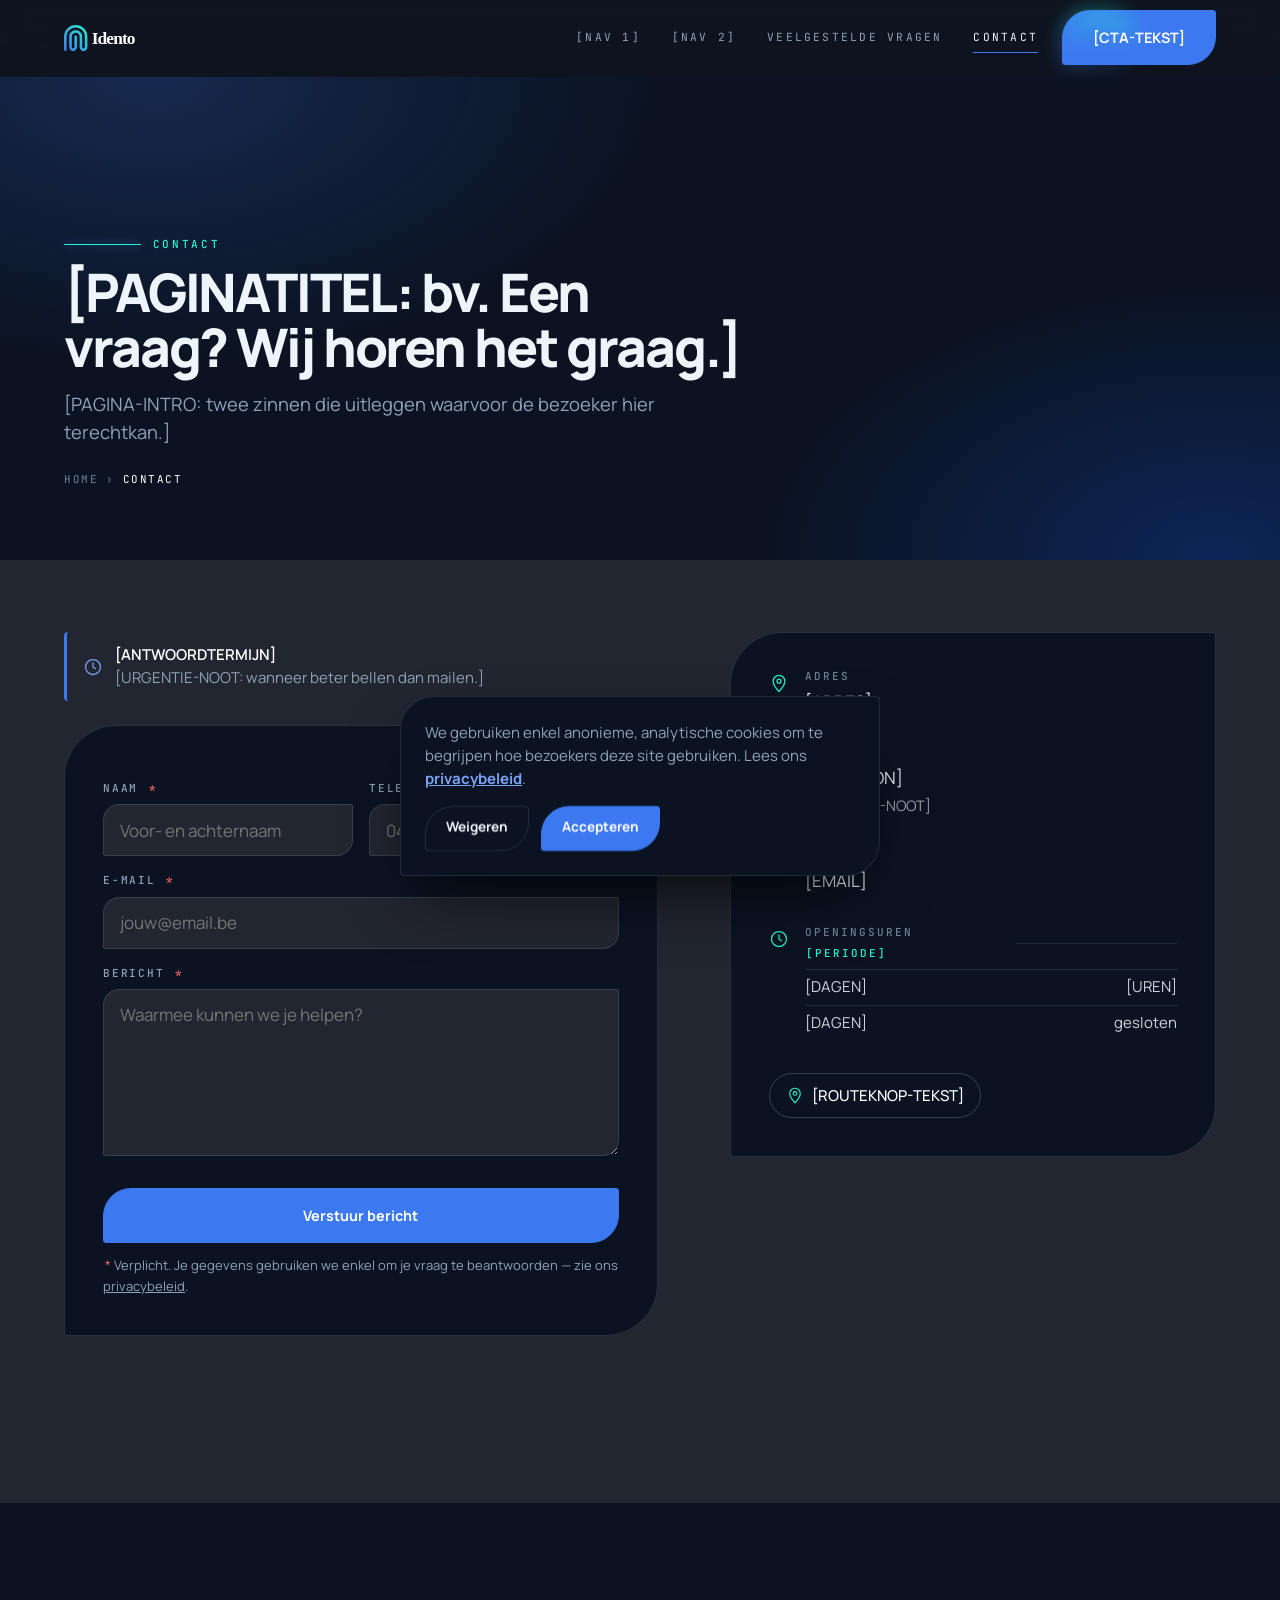
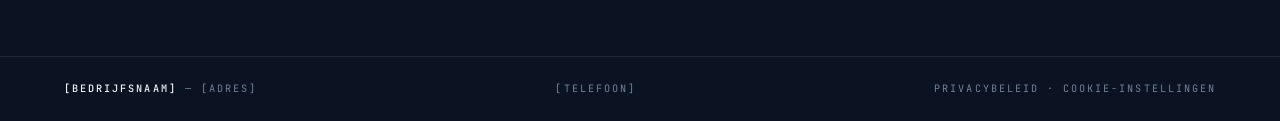
==== commit 2b506d26: "Vervang logo, favicon en site-icoon door echte merkbestanden Header en footer gebruiken nu Idento-lo" ====
--- a/contact/index.html
+++ b/contact/index.html
@@ -33,9 +33,8 @@
   <meta name="twitter:image" content="https://[DOMEIN]/assets/img/og-image.jpg">
 
   <!-- Favicons -->
-  <link rel="icon" href="../favicon.ico" sizes="any">
-  <link rel="icon" href="../assets/img/favicon.svg" type="image/svg+xml">
-  <link rel="apple-touch-icon" href="../assets/img/apple-touch-icon.png">
+  <link rel="icon" href="../assets/img/Idento-favicon.png" type="image/png">
+  <link rel="apple-touch-icon" href="../assets/img/Idento-logo-icon.svg">
   <link rel="manifest" href="../site.webmanifest">
 
   <link rel="preconnect" href="https://fonts.googleapis.com">
@@ -91,11 +90,7 @@
 <nav class="nav" aria-label="Hoofdnavigatie">
   <div class="wrap nav-inner">
     <a href="../" class="brand-mark">
-      <svg width="30" height="30" viewBox="0 0 32 32" fill="none" aria-hidden="true">
-        <path d="M16 3C10 8 6 13.5 6 19a10 10 0 0 0 20 0c0-5.5-4-11-10-16Z" stroke="#33422e" stroke-width="1.6"/>
-        <path d="M16 9v18M16 14c-2.4-2-4.6-2-6.4-.6M16 19c2.8-2.2 5.4-2.2 7.6-.4" stroke="#c98a34" stroke-width="1.4" stroke-linecap="round"/>
-      </svg>
-      [BEDRIJFSNAAM]
+      <img class="brand-logo" src="../assets/img/Idento-logo-white_text.svg" alt="Idento">
     </a>
     <div class="nav-cta">
       <div class="nav-links-list">
--- a/assets/css/brand.css
+++ b/assets/css/brand.css
@@ -4,14 +4,13 @@
    Wijzig hier en de hele site volgt. Bevat GEEN component- of paginastijlen.
 
    ── HUISSTIJL IDENTO ─────────────────────────────────────────────────────
-   Het palet komt uit het merkboek, met één afwijking: de schermkleuren zijn
-   fluorescerender dan de drukkleuren. Op een bijna-zwarte ondergrond zakt
-   #1BA8E0 weg; #00E8FF niet. Voor drukwerk gebruik je de merkboek-waarden:
+   Het schermaccent is een verzadigd blauw (#3C78F0), losgekoppeld van het
+   fluo cyaan uit het merkboek. Voor drukwerk gebruik je de merkboek-waarden:
        Sky #1BA8E0 · Teal #2EC4B6 · Deep Navy #0A1A2F · Paper #F7F8F9
 
    De gradient sky → teal is voorbehouden aan het merk-icoon. Gebruik hem
    nooit als achtergrondvulling of decoratief element elders. In de UI komt
-   het cyaan terug als volle kleur.
+   het blauw terug als volle kleur.
    ========================================================================== */
 
 :root {
@@ -19,12 +18,13 @@
 
   /* — Palette — */
   --navy-950: #04070E;
-  --navy-900: #070D18;   /* hoofdachtergrond */
+  --navy-900: #222631;   /* hoofdachtergrond */
   --navy-800: #0B1322;   /* verhoogde vlakken */
   --navy-700: #0D1626;
-  --flu-500:  #00E8FF;   /* fluo cyaan — scherm */
-  --flu-600:  #0091FF;
-  --flu-700:  #0074A8;   /* leesbaar cyaan op een lichte ondergrond */
+  --flu-300:  #7AA3F5;   /* lichte tint — enkel voor leestekst op donker */
+  --flu-500:  #3C78F0;   /* accentblauw — scherm */
+  --flu-600:  #1257E3;
+  --flu-700:  #1243A5;   /* leesbaar blauw op een lichte ondergrond */
   --mint-500: #25F5CE;   /* fluo teal — scherm */
   --mint-700: #0FA894;
   --paper-50: #EFF4F8;   /* lichte secties */
@@ -48,7 +48,7 @@
   --text-muted: var(--steel-300);
   --border: rgba(143, 163, 181, 0.2);
   --accent: var(--flu-500);
-  --accent-ink: var(--flu-500);     /* accent voor kleine tekst op --bg: 12.9:1 */
+  --accent-ink: var(--flu-300);     /* accent voor leestekst op --bg: 6:1 — --flu-500 zelf haalt maar ~3,7:1 */
   --brand: var(--flu-500);
 
   /* — Rollen op de "inverse" vlakken (nav, footer, page-header, info-card).
@@ -64,15 +64,6 @@
   --accent-inverse: var(--mint-500);
   --muted-accent: var(--steel-500);
 
-  /* — Lichte secties: dezelfde tokens, omgekeerd. Zet .light op een sectie. — */
-  --light-bg: var(--paper-50);
-  --light-surface: var(--paper-0);
-  --light-text: var(--ink-900);
-  --light-muted: var(--steel-700);
-  --light-dim: var(--steel-800);
-  --light-accent: var(--flu-700);
-  --light-border: rgba(8, 18, 28, 0.14);
-
   /* — Status — */
   --success: var(--mint-500);
   --success-strong: var(--mint-500);
@@ -87,19 +78,19 @@
   --inverse-veil-nav: rgba(7, 13, 24, 0.68);
   --inverse-border-soft: rgba(143, 163, 181, 0.32);
   --inverse-underline: rgba(143, 163, 181, 0.35);
-  --inverse-hover: rgba(0, 232, 255, 0.08);
+  --inverse-hover: rgba(60, 120, 240, 0.08);
   --inverse-hairline: rgba(143, 163, 181, 0.16);
   --hairline: rgba(143, 163, 181, 0.14);
 
   /* — Gloed rond het accent — */
-  --accent-veil: rgba(0, 232, 255, 0.22);
-  --accent-veil-strong: rgba(0, 232, 255, 0.4);
-  --accent-shadow: rgba(0, 232, 255, 0.35);
-  --accent-shadow-strong: rgba(0, 232, 255, 0.5);
+  --accent-veil: rgba(60, 120, 240, 0.22);
+  --accent-veil-strong: rgba(60, 120, 240, 0.4);
+  --accent-shadow: rgba(60, 120, 240, 0.35);
+  --accent-shadow-strong: rgba(60, 120, 240, 0.5);
   --accent-ring: rgba(37, 245, 206, 0.6);
-  --brand-veil: rgba(0, 145, 255, 0.28);
+  --brand-veil: rgba(18, 87, 227, 0.28);
   --sheen: rgba(255, 255, 255, 0.55);
-  --glow: 0 0 34px rgba(0, 232, 255, 0.28);
+  --glow: 0 0 34px rgba(60, 120, 240, 0.28);
 
   /* — Type — */
   --font-display: "Manrope", -apple-system, BlinkMacSystemFont, "Segoe UI", system-ui, sans-serif;
@@ -112,7 +103,7 @@
   --fs-lead: 1.15rem;
   --fs-h3: clamp(1.22rem, 1.05rem + 0.8vw, 1.5rem);
   --fs-h2: clamp(1.95rem, 1.4rem + 2.4vw, 3.4rem);
-  --fs-h1: clamp(2.5rem, 1.3rem + 5.2vw, 7.4rem);
+  --fs-h1: clamp(2.2rem, 1.5rem + 4.6vw, 5.25rem);
 
   /* — Spacing — */
   --sp-1: 0.25rem;
@@ -140,9 +131,6 @@
   --shadow-soft: 0 22px 60px -30px rgba(0, 0, 0, 0.8);
   --shadow-lift: 0 30px 70px -22px rgba(0, 0, 0, 0.85);
   --ease: cubic-bezier(0.16, 1, 0.3, 1);
-
-  /* — Hoogte van de dissolve tussen een donkere en een lichte sectie — */
-  --bleed: clamp(190px, 32vh, 420px);
 }
 
 *, *::before, *::after { box-sizing: border-box; }
--- a/assets/css/layout.css
+++ b/assets/css/layout.css
@@ -11,7 +11,7 @@
   left: var(--sp-4);
   z-index: 100;
   background: var(--accent);
-  color: var(--bg);
+  color: var(--text-strong);
   padding: 0.7rem 1.2rem;
   border-radius: var(--radius-sm);
   font-size: var(--fs-small);
@@ -45,94 +45,6 @@
 .section-head h2 { font-size: var(--fs-h2); }
 .section-head p { color: var(--text-muted); font-size: var(--fs-small); max-width: 34ch; }
 .section-alt { background: var(--surface); }
-
-
-/* — Lichte secties: dezelfde tokens, omgekeerd, plus het ribbelpatroon —
-   Het patroon is de lijnenstructuur van een vingerafdruk: twee lagen
-   golvende hairlines op verschillende schaal, zodat de tegelherhaling
-   niet opvalt. Staat op ~2% dekking; je ziet het pas als je erop let. */
-.light {
-  --text: var(--light-text);
-  --text-strong: var(--light-text);
-  --text-muted: var(--light-muted);
-  --muted-accent: var(--light-dim);
-  --border: var(--light-border);
-  --hairline: rgba(8, 18, 28, 0.07);
-  --surface: var(--light-bg);
-  --surface-raised: var(--light-surface);
-  --accent: var(--light-accent);
-  --accent-ink: var(--light-accent);
-  --accent-inverse: var(--mint-700);
-  --inverse-text-soft: var(--light-dim);
-  --glow: 0 0 30px rgba(0, 116, 168, 0.22);
-  color: var(--light-text);
-  background-color: var(--light-bg);
-  background-image:
-    url("data:image/svg+xml,%3Csvg xmlns='http://www.w3.org/2000/svg' width='120' height='120' viewBox='0 0 120 120'%3E%3Cg fill='none' stroke='%230A1A2F' stroke-opacity='0.048' stroke-width='1'%3E%3Cpath d='M0 10 q15 -7 30 0 t30 0 t30 0 t30 0'/%3E%3Cpath d='M0 30 q15 7 30 0 t30 0 t30 0 t30 0'/%3E%3Cpath d='M0 50 q15 -7 30 0 t30 0 t30 0 t30 0'/%3E%3Cpath d='M0 70 q15 7 30 0 t30 0 t30 0 t30 0'/%3E%3Cpath d='M0 90 q15 -7 30 0 t30 0 t30 0 t30 0'/%3E%3Cpath d='M0 110 q15 7 30 0 t30 0 t30 0 t30 0'/%3E%3C/g%3E%3C/svg%3E"),
-    url("data:image/svg+xml,%3Csvg xmlns='http://www.w3.org/2000/svg' width='120' height='120' viewBox='0 0 120 120'%3E%3Cg fill='none' stroke='%230089C7' stroke-opacity='0.04' stroke-width='1'%3E%3Cpath d='M0 20 q15 8 30 0 t30 0 t30 0 t30 0'/%3E%3Cpath d='M0 60 q15 -8 30 0 t30 0 t30 0 t30 0'/%3E%3Cpath d='M0 100 q15 8 30 0 t30 0 t30 0 t30 0'/%3E%3C/g%3E%3C/svg%3E");
-  background-size: 92px 92px, 143px 143px;
-}
-.light h1, .light h2, .light h3, .light h4 { color: var(--light-text); }
-
-/* Donkere kaart binnen een lichte sectie — daar mag de fluo weer knallen. */
-.dark-card {
-  --text: var(--steel-100);
-  --text-strong: #fff;
-  --text-muted: var(--steel-300);
-  --border: rgba(143, 163, 181, 0.2);
-  --accent: var(--flu-500);
-  --accent-ink: var(--flu-500);
-  background: var(--navy-900);
-  color: var(--steel-100);
-}
-.dark-card h1, .dark-card h2, .dark-card h3, .dark-card h4 { color: #fff; }
-
-
-/* — Zachte overgang donker ↔ licht —
-   Een harde snijlijn tussen bijna-zwart en bijna-wit is brutaal. De lichte
-   sectie komt daarom met een gradient in tien stops uit het donker omhoog,
-   met een cyaan gloed in de naad die opent zodra hij in beeld komt. */
-.bleed-top { padding-top: calc(var(--bleed) + clamp(56px, 8vh, 130px)); }
-.bleed-bottom { padding-bottom: calc(var(--bleed) + clamp(56px, 8vh, 130px)); }
-.bleed-top::before,
-.bleed-bottom::after {
-  content: "";
-  position: absolute;
-  left: 0; right: 0;
-  height: var(--bleed);
-  pointer-events: none;
-  z-index: 0;
-}
-.bleed-top::before {
-  top: 0;
-  background: linear-gradient(to bottom,
-    #070D18 0%, rgba(7,13,24,.93) 11%, rgba(7,13,24,.82) 22%, rgba(7,13,24,.66) 34%,
-    rgba(7,13,24,.48) 47%, rgba(7,13,24,.31) 60%, rgba(7,13,24,.17) 72%,
-    rgba(7,13,24,.08) 83%, rgba(7,13,24,.02) 93%, rgba(7,13,24,0) 100%);
-}
-.bleed-bottom::after {
-  bottom: 0;
-  background: linear-gradient(to top,
-    #070D18 0%, rgba(7,13,24,.93) 11%, rgba(7,13,24,.82) 22%, rgba(7,13,24,.66) 34%,
-    rgba(7,13,24,.48) 47%, rgba(7,13,24,.31) 60%, rgba(7,13,24,.17) 72%,
-    rgba(7,13,24,.08) 83%, rgba(7,13,24,.02) 93%, rgba(7,13,24,0) 100%);
-}
-.seam {
-  position: absolute;
-  left: 0; right: 0;
-  height: var(--bleed);
-  z-index: 0;
-  pointer-events: none;
-  background: radial-gradient(44% 64% at 50% 50%,
-    rgba(0,232,255,.17) 0%, rgba(37,245,206,.07) 44%, rgba(0,232,255,0) 74%);
-  opacity: 0;
-  transform: scaleY(.55) scaleX(.8);
-  transform-origin: center;
-  transition: opacity 1.2s ease, transform 1.5s var(--ease);
-}
-.seam-top { top: 0; }
-.seam-bottom { bottom: 0; }
-.seam.is-visible { opacity: 1; transform: scaleY(1) scaleX(1); }
 
 
 /* — Page header — compacte kop voor subpagina's (niet op de homepage) — */
@@ -205,18 +117,8 @@
   justify-content: space-between;
   height: 4.75rem;
 }
-.brand-mark {
-  display: flex;
-  align-items: center;
-  gap: 0.6rem;
-  text-decoration: none;
-  font-family: var(--font-display);
-  font-weight: 800;
-  font-size: 1.2rem;
-  letter-spacing: -0.06em;
-  color: var(--steel-100);
-}
-.brand-mark svg { flex-shrink: 0; }
+.brand-mark { display: flex; align-items: center; text-decoration: none; }
+.brand-logo { display: block; height: 26px; width: auto; flex-shrink: 0; }
 .nav-links { display: flex; align-items: center; gap: var(--sp-6); }
 .nav-links-list { display: flex; gap: clamp(16px, 2.4vw, 34px); }
 .nav-links-list a:not(.btn) {
@@ -240,7 +142,7 @@
   transform-origin: left;
   transition: transform 0.45s var(--ease);
 }
-.nav-links-list a:not(.btn):hover { color: var(--flu-500); }
+.nav-links-list a:not(.btn):hover { color: var(--accent-ink); }
 .nav-links-list a:not(.btn):hover::after { transform: scaleX(1); }
 .nav-links-list a[aria-current="page"] { color: var(--steel-100); }
 .nav-links-list a[aria-current="page"]::after { transform: scaleX(1); }
@@ -275,9 +177,8 @@
 }
 .footer-grid ul { display: flex; flex-direction: column; gap: 0.7rem; }
 .footer-grid a { font-size: var(--fs-small); color: var(--text-muted); text-decoration: none; transition: color 0.3s ease; }
-.footer-grid a:hover { color: var(--flu-500); }
-.footer-mark { display: flex; align-items: center; gap: 0.7rem; margin-bottom: var(--sp-4); }
-.footer-mark strong { font-family: var(--font-display); font-weight: 800; font-size: 1.1rem; letter-spacing: -0.05em; color: var(--steel-100); }
+.footer-grid a:hover { color: var(--accent-ink); }
+.footer-mark { display: flex; align-items: center; margin-bottom: var(--sp-4); }
 .footer-inner,
 .footer-bottom {
   margin-top: clamp(44px, 6vw, 76px);
@@ -296,7 +197,7 @@
 }
 .footer-inner strong { color: var(--steel-100); font-weight: 500; }
 .footer-legal a { color: inherit; text-decoration: none; }
-.footer-legal a:hover { color: var(--flu-500); }
+.footer-legal a:hover { color: var(--accent-ink); }
 @media (max-width: 1040px) { .footer-grid { grid-template-columns: 1fr 1fr; } }
 @media (max-width: 760px)  { .footer-grid { grid-template-columns: 1fr; } }
 
@@ -315,7 +216,7 @@
   transform: scaleX(0);
   transform-origin: left center;
   background: var(--flu-500);
-  box-shadow: 0 0 14px rgba(0, 232, 255, 0.9);
+  box-shadow: 0 0 14px rgba(60, 120, 240, 0.9);
   will-change: transform;
 }
 html.js .progress-bar-fill { transition: transform 0.12s linear; }
@@ -365,5 +266,4 @@
   html.js .reveal { transition: none; transform: none; }
   .progress-bar-fill { transition: none; }
   .grain { animation: none; }
-  .seam { transition: none; opacity: 1; transform: none; }
-}
+}
--- a/assets/css/components.css
+++ b/assets/css/components.css
@@ -13,7 +13,7 @@
   font-weight: 500;
   color: var(--text-muted);
 }
-.mono .c { color: var(--accent); }
+.mono .c { color: var(--accent-ink); }
 
 /* — Eyebrow — */
 .eyebrow {
@@ -56,7 +56,7 @@
   font-size: 0.9rem;
   padding: 15px 30px;
   border: 1px solid var(--accent);
-  color: var(--accent);
+  color: var(--accent-ink);
   background: transparent;
   border-radius: var(--petal);
   text-decoration: none;
@@ -90,7 +90,7 @@
 }
 @keyframes btn-spin { to { --ang: 360deg; } }
 .btn:hover {
-  color: var(--bg);
+  color: var(--text-strong);
   border-radius: var(--petal-alt);
   box-shadow: 0 0 34px var(--accent-shadow);
 }
@@ -100,13 +100,9 @@
 .btn .arw { display: inline-block; transition: transform 0.5s var(--ease); }
 .btn:hover .arw { transform: translateX(6px); }
 
-.btn-primary { background: var(--accent); color: var(--bg); }
+.btn-primary { background: var(--accent); color: var(--text-strong); }
 .btn-primary::before { background: var(--text); }
 .btn-primary:hover { color: var(--bg); }
-.light .btn-primary { color: var(--light-bg); }
-.light .btn-primary::before { background: var(--light-text); }
-.light .btn-primary:hover { color: var(--light-bg); }
-.light .btn:hover { color: var(--light-bg); }
 
 .btn-ghost,
 .btn-outline {
@@ -131,7 +127,7 @@
   padding-bottom: 6px;
   transition: color 0.3s ease, border-color 0.3s ease;
 }
-.tlink:hover { color: var(--accent); border-color: var(--accent); }
+.tlink:hover { color: var(--accent-ink); border-color: var(--accent); }
 @media (hover: none) { .tlink { padding-block: 11px 9px; } }
 
 /* — Nav CTA: rustige puls rond de primaire knop — */
@@ -261,7 +257,7 @@
   color: var(--text-strong);
   transition: color 0.3s ease;
 }
-.faq-item summary:hover { color: var(--accent); }
+.faq-item summary:hover { color: var(--accent-ink); }
 .faq-item summary::-webkit-details-marker { display: none; }
 .faq-item summary .q { flex: 1 1 auto; min-width: 0; }
 .faq-item summary .faq-chevron {
@@ -341,7 +337,7 @@
 }
 .cookie-banner.is-visible { transform: translateY(0); }
 .cookie-banner p { font-size: var(--fs-small); color: var(--steel-300); line-height: 1.55; }
-.cookie-banner p a { color: var(--flu-500); font-weight: 700; }
+.cookie-banner p a { color: var(--accent-ink); font-weight: 700; }
 .cookie-actions { margin-top: var(--sp-4); display: flex; gap: var(--sp-3); flex-wrap: wrap; }
 .cookie-actions .btn { padding: 0.65rem 1.25rem; font-size: 0.85rem; }
 @media (max-width: 560px) { .cookie-banner { left: var(--sp-4); right: var(--sp-4); } }
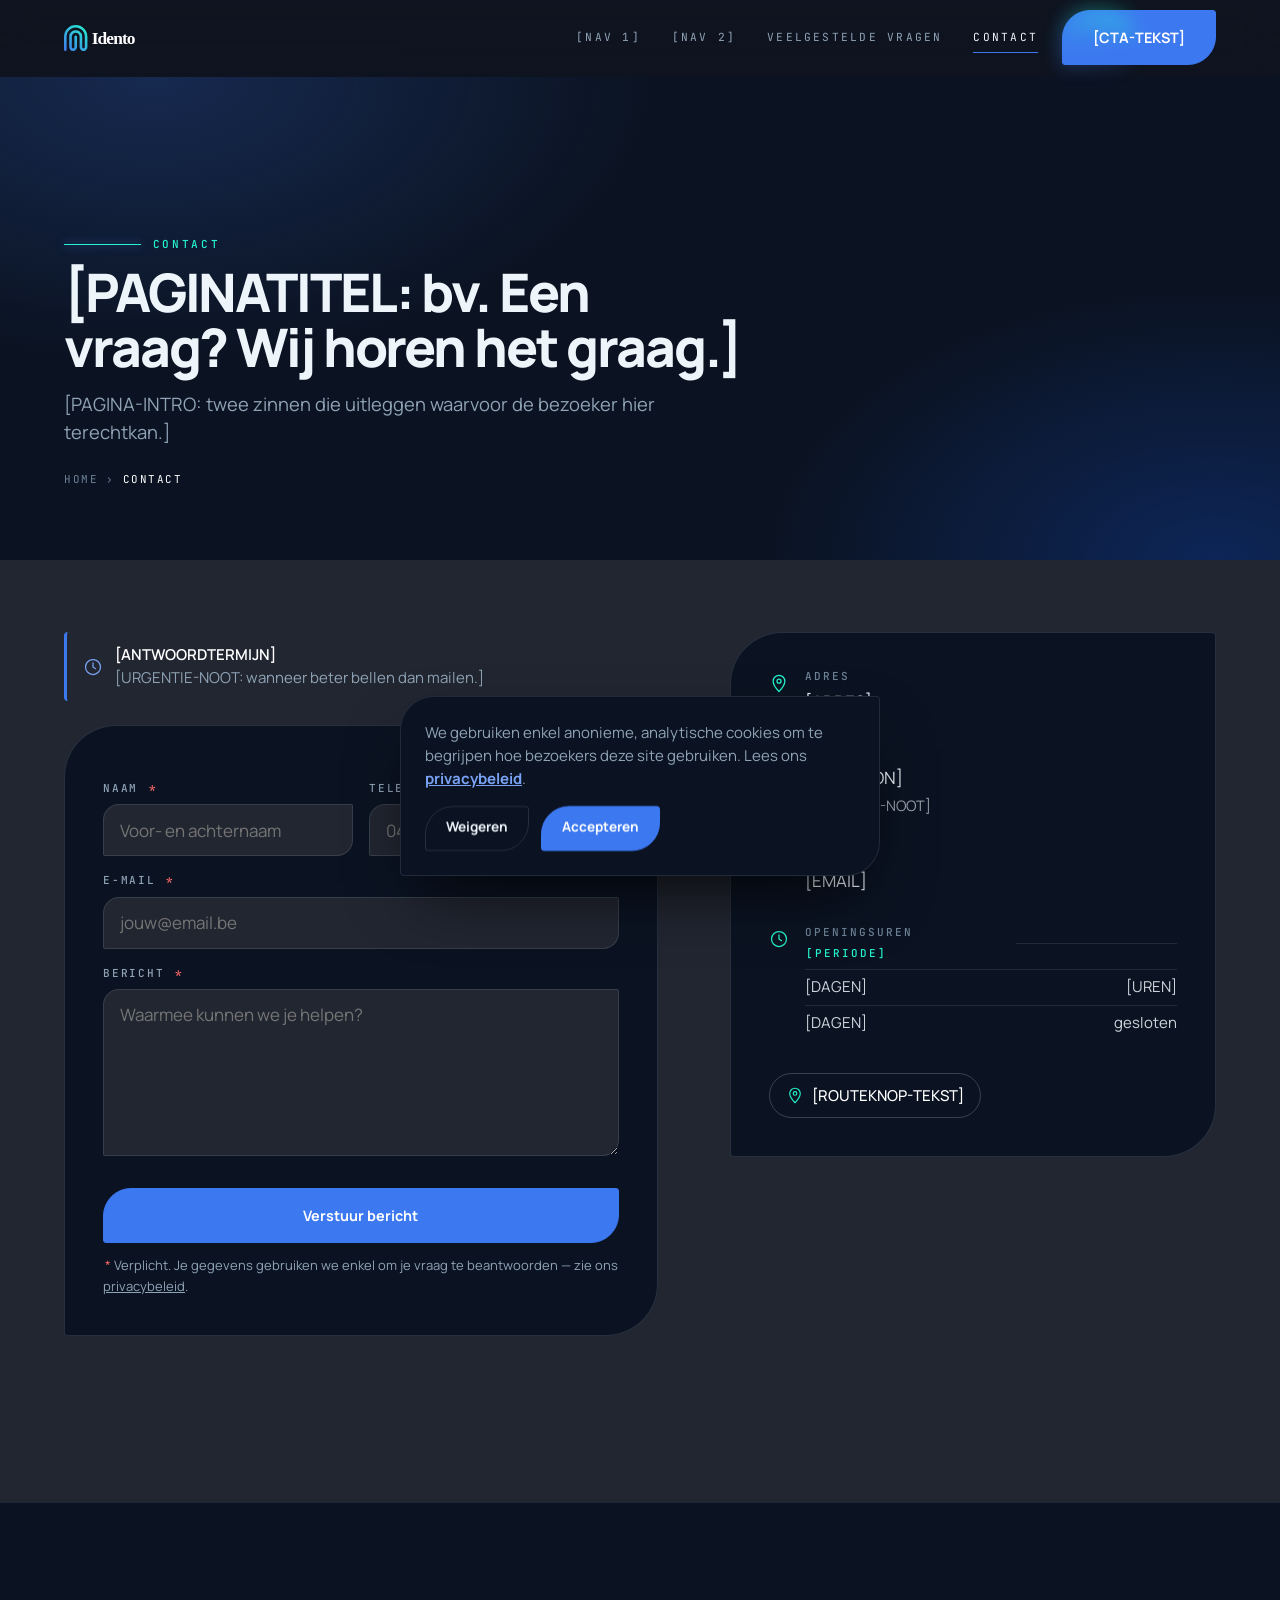
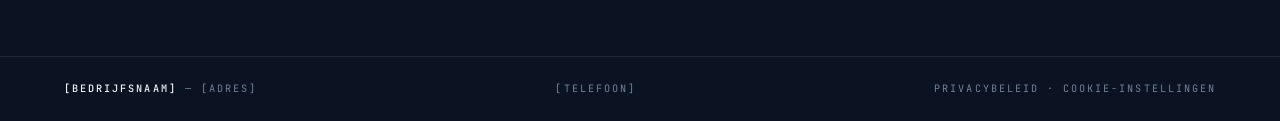
==== commit fe75ef29: "Herorden homepage-secties, werk navigatie bij, voeg scroll-to-top toe Nieuwe volgorde na de statemen" ====
--- a/contact/index.html
+++ b/contact/index.html
@@ -86,6 +86,9 @@
 <a class="skip-link" href="#main-content">Ga naar inhoud</a>
 
 <div class="progress-bar" aria-hidden="true"><div class="progress-bar-fill" id="progressFill"></div></div>
+<button class="scroll-top" id="scrollTop" type="button" aria-label="Scroll naar boven">
+  <svg width="18" height="18" viewBox="0 0 24 24" fill="none" stroke="currentColor" stroke-width="2.4" stroke-linecap="round" stroke-linejoin="round" aria-hidden="true"><path d="M12 19V5M5 12l7-7 7 7"/></svg>
+</button>
 
 <nav class="nav" aria-label="Hoofdnavigatie">
   <div class="wrap nav-inner">
--- a/assets/css/layout.css
+++ b/assets/css/layout.css
@@ -22,6 +22,35 @@
 .skip-link:focus { top: var(--sp-4); }
 
 
+/* — Scroll naar boven — */
+.scroll-top {
+  position: fixed;
+  right: clamp(16px, 3vw, 32px);
+  bottom: clamp(16px, 3vw, 32px);
+  z-index: 60;
+  width: 46px;
+  height: 46px;
+  display: flex;
+  align-items: center;
+  justify-content: center;
+  background: var(--accent);
+  color: var(--text-strong);
+  border: none;
+  border-radius: var(--petal);
+  box-shadow: var(--shadow-soft);
+  cursor: pointer;
+  opacity: 0;
+  transform: translateY(12px) scale(0.9);
+  pointer-events: none;
+  transition: opacity 0.35s ease, transform 0.4s var(--ease), border-radius 0.5s var(--ease), box-shadow 0.3s ease;
+}
+.scroll-top.is-visible { opacity: 1; transform: translateY(0) scale(1); pointer-events: auto; }
+.scroll-top:hover { border-radius: var(--petal-alt); box-shadow: 0 0 24px var(--accent-shadow); }
+@media (prefers-reduced-motion: reduce) {
+  .scroll-top { transition: opacity 0.2s ease; }
+}
+
+
 /* — Container — */
 .wrap {
   width: 100%;
